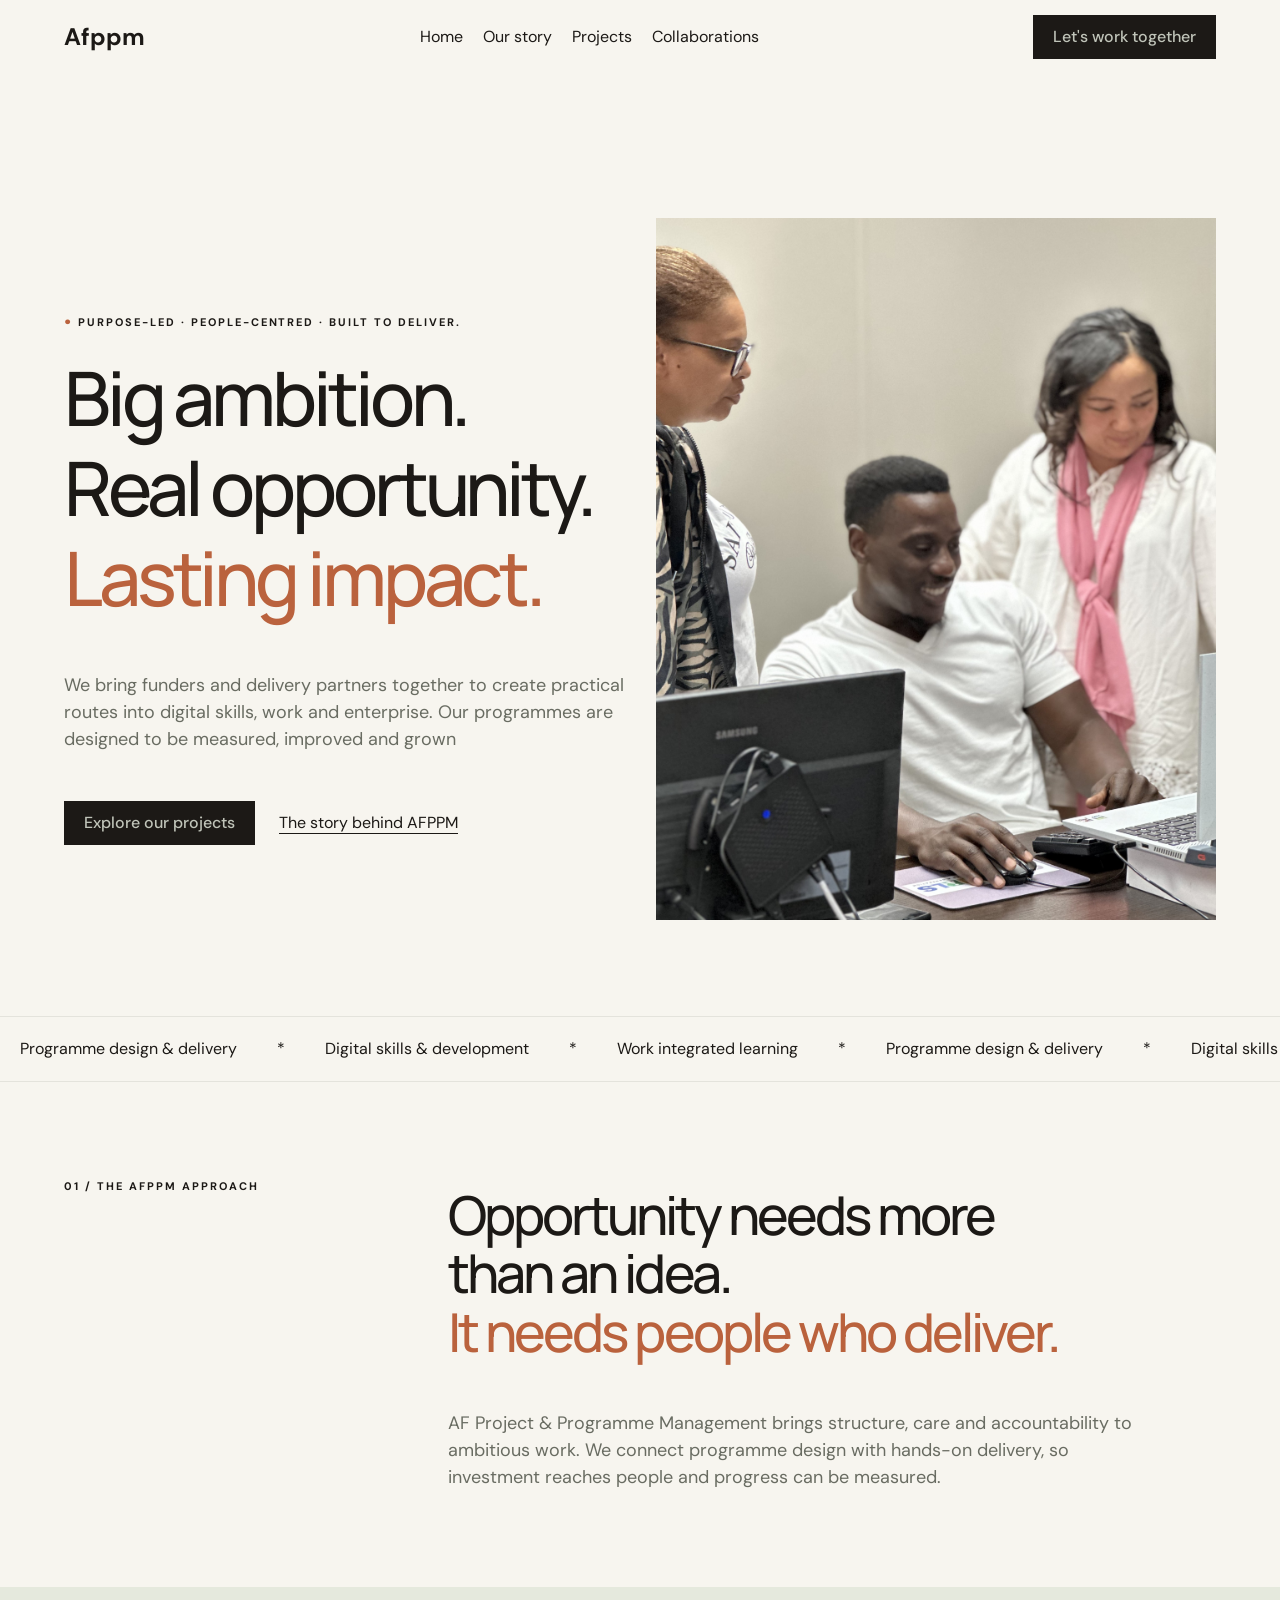
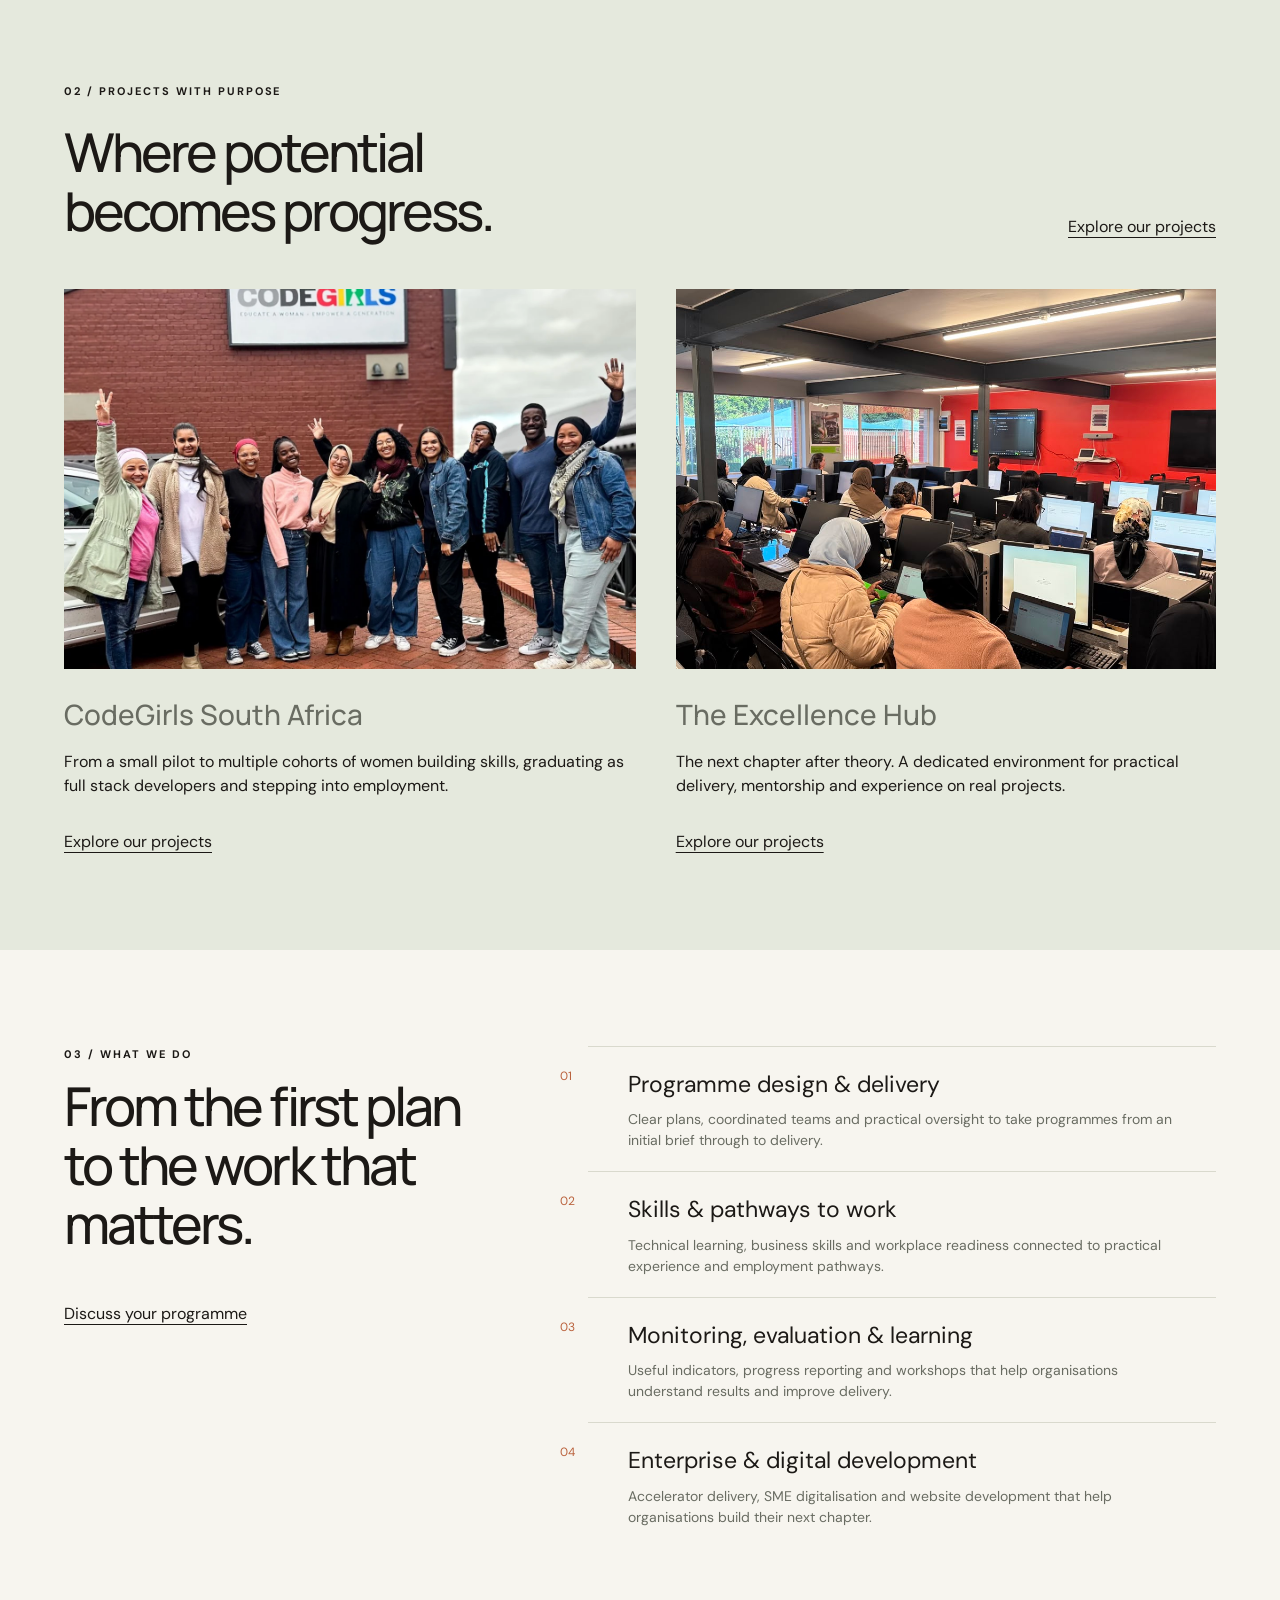
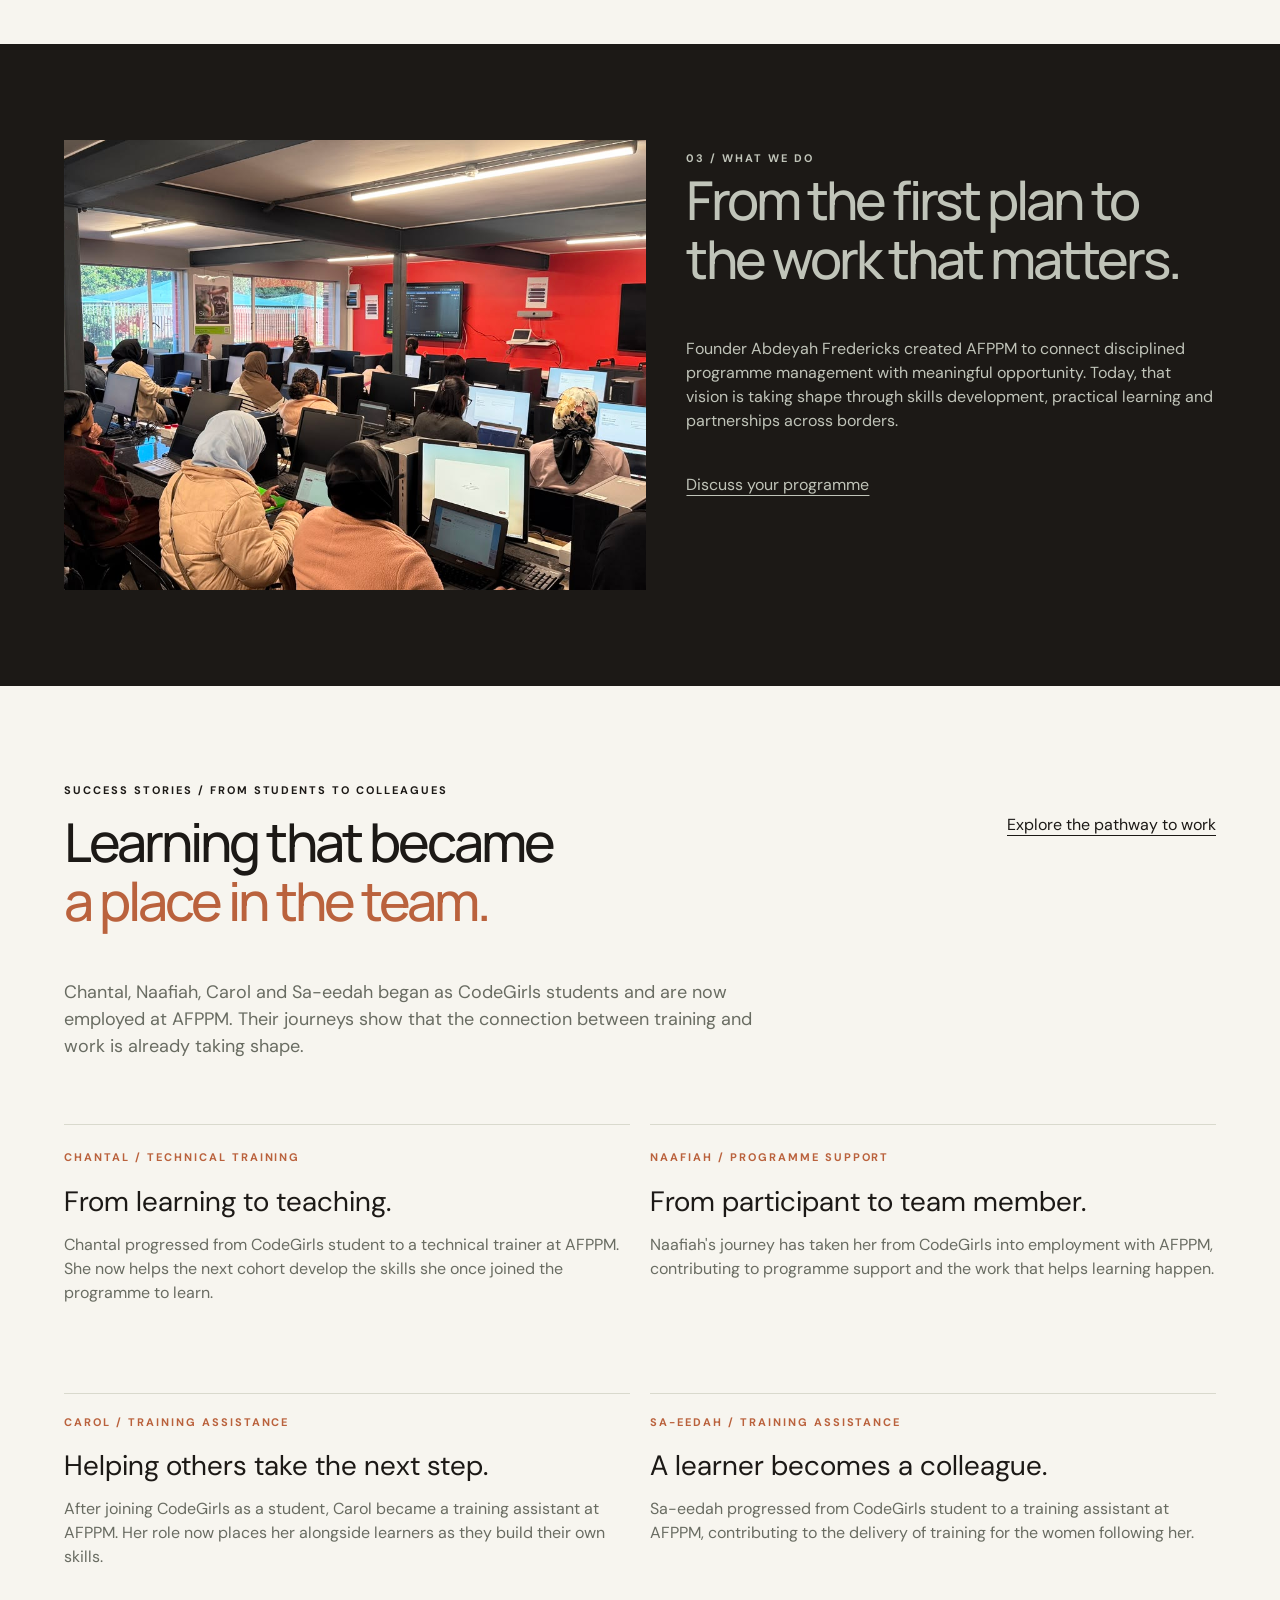
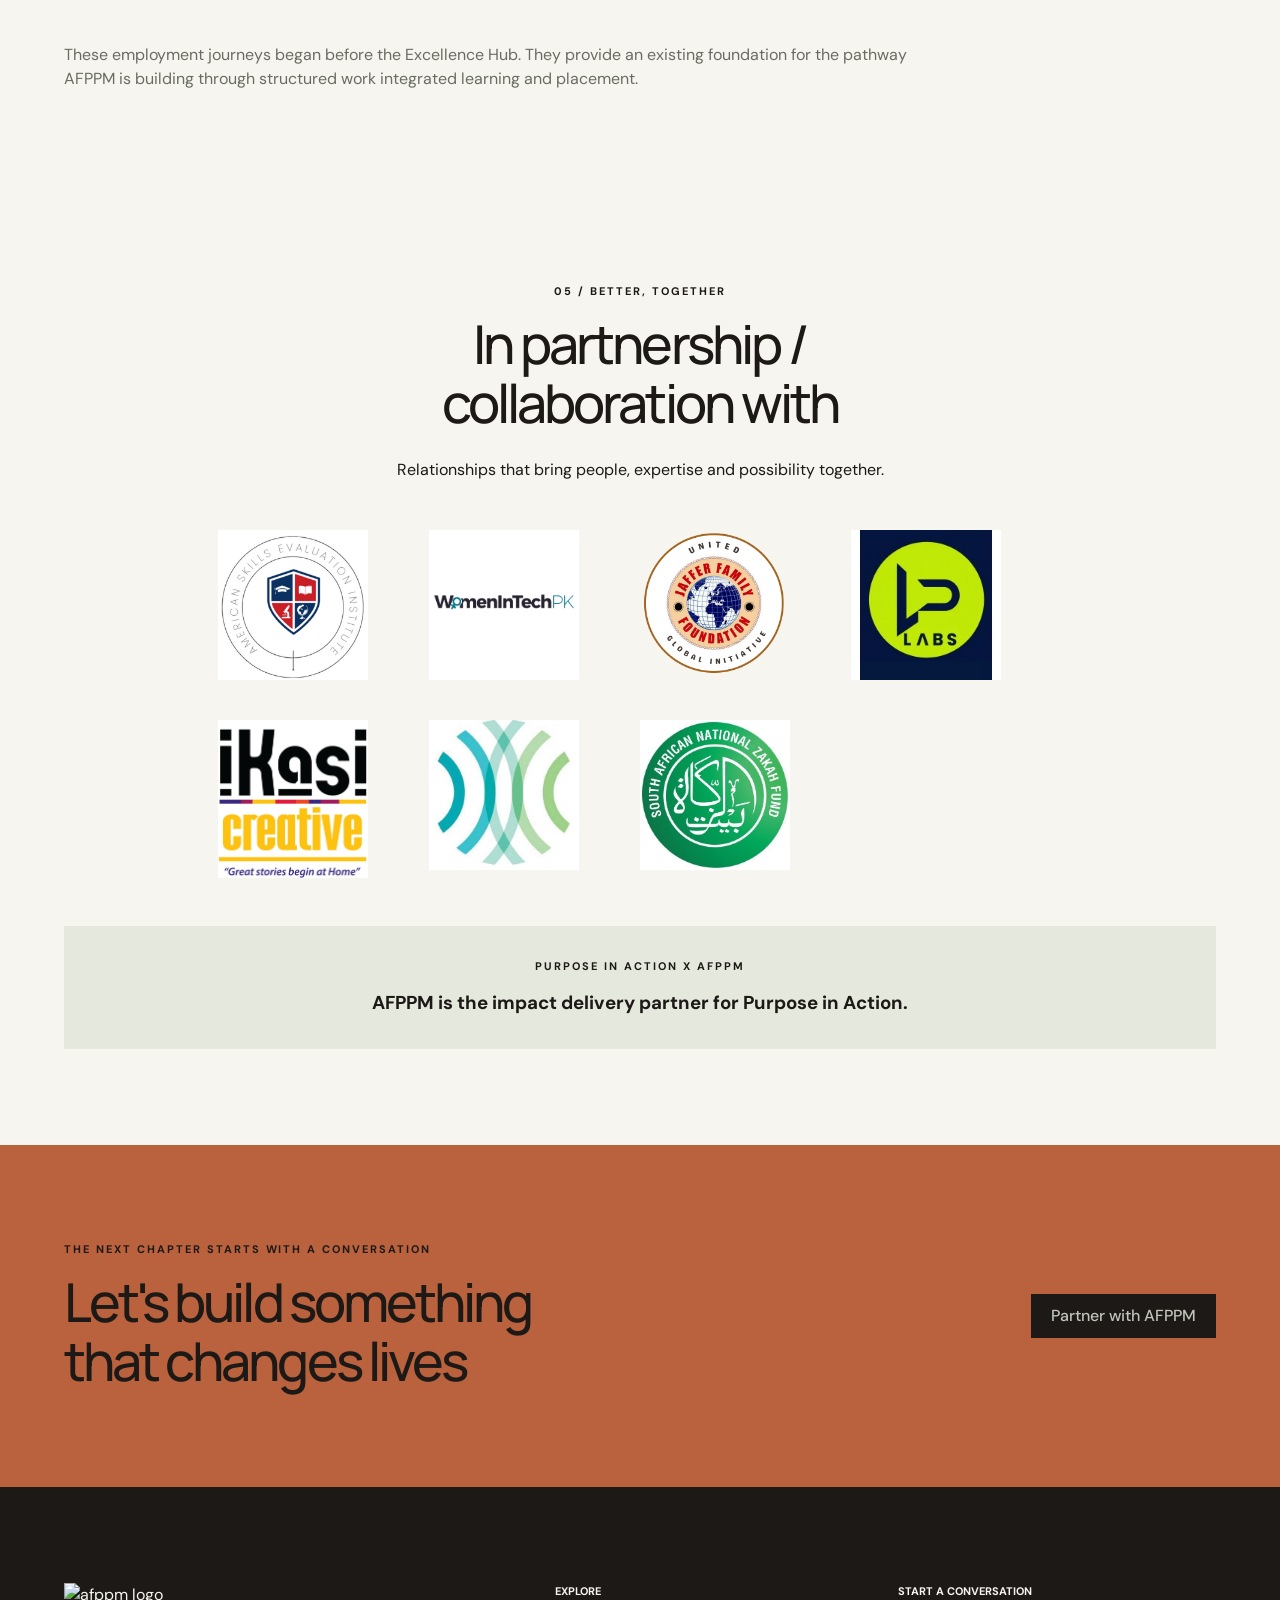
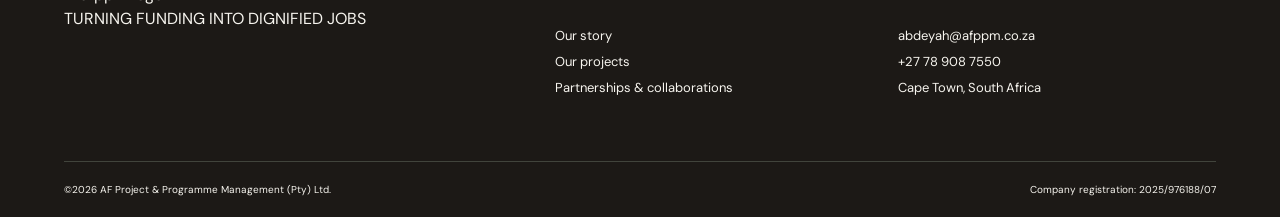
==== index.html @ 5b0af7aa "Added other pages" ====
<!doctype html>
<html lang="en">
  <head>
    <meta charset="UTF-8" />
    <meta name="viewport" content="width=device-width, initial-scale=1.0" />
    <title>Afppm</title>
    <link rel="stylesheet" href="./assets/css/style.css" />
  </head>
  <body>
    <!-- NAVIGATION -->
    <header>
      <div class="container">
        <nav class="navbar">
          <div class="logo">
            <a href="./index.html">Afppm</a>
          </div>

          <div class="main-menu">
            <div>
              <ul>
                <li><a href="./index.html">Home</a></li>
                <li><a href="./pages/about.html">Our story</a></li>
                <li><a href="./pages/projects.html">Projects</a></li>
                <li><a href="./pages/collaboration.html">Collaborations</a></li>
              </ul>
              <div class="button-mobile">
                <a href="#" class="btn btn-primary">Let&apos;s work together</a>
              </div>
            </div>
          </div>
          <button class="hamburger" type="button">
            <span></span>
            <span></span>
            <span></span>
          </button>

          <div class="buttons">
            <a href="#" class="btn btn-primary">Let&apos;s work together</a>
          </div>
        </nav>
      </div>
    </header>
    <main>
      <!-- HERO -->
      <section class="hero section-spacing">
        <div class="container hero-grid">
          <div class="hero-content">
            <p class="hero-tag tagline light">
              Purpose-led &middot; People-centred &middot; Built to deliver.
            </p>
            <h1>
              Big ambition.<br />
              Real opportunity.<br />
              <span class="accent-text">Lasting impact.</span>
            </h1>
            <p>
              We bring funders and delivery partners together to create
              practical routes into digital skills, work and enterprise. Our
              programmes are designed to be measured, improved and grown
            </p>

            <div class=" hero-btn">
              <a href="./pages/contact.html" class="btn btn-primary"
                >Explore our projects</a
              >
              <a href="./pages/projects.html" class="text-link"
                >The story behind AFPPM</a
              >
            </div>
          </div>
          <div class="hero-image">
            <img src="./assets/images/hero-image2.jpeg" alt="team" />
          </div>
        </div>
      </section>
      <div class="marquee">
        <div class="marquee-content">
          <p>Programme design & delivery</p>
          <span class="star">*</span>
          <p>Digital skills & development</p>
          <span class="star">*</span>
          <p>Work integrated learning</p>
          <span class="star">*</span>
          <p>Programme design & delivery</p>
          <span class="star">*</span>
          <p>Digital skills & development</p>
          <span class="star">*</span>
          <p>Work integrated learning</p>
          <span class="star">*</span>
           <p>Programme design & delivery</p>
          <span class="star">*</span>
          <p>Digital skills & development</p>
          <span class="star">*</span>
          <p>Work integrated learning</p>
          <span class="star">*</span>
          <p>Programme design & delivery</p>
          <span class="star">*</span>
          <p>Digital skills & development</p>
          <span class="star">*</span>
          <p>Work integrated learning</p>
          <span class="star">*</span>
        </div>
      </div>
      <!-- Section two -->
      <section class="home-sec-two section-spacing">
        <div class="container home-sec-two-grid">
          <div class="leftside">
            <p class="tagline">01 / The AFPPM approach</p>
          </div>
          <div class="rightside">
            <h2>
              Opportunity needs more<br />than an idea.<br />
              <span class="accent-text">It needs people who deliver.</span>
            </h2>
            <p>
              AF Project & Programme Management brings structure, care and
              accountability to ambitious work. We connect programme design with
              hands-on delivery, so investment reaches people and progress can
              be measured.
            </p>
          </div>
        </div>
      </section>
      <!-- Section three -->
      <section class="feature section-spacing">
        <div class="container">
          <p class="tagline">02 / Projects with purpose</p>
          <div class="leftside feature-flex">
            <h2>Where potential becomes progress.</h2>
            <a href="./pages/projects.html" class="text-link"
              >Explore our projects</a
            >
          </div>
          <div class="rightside feature-grid">
            <div class="card">
              <img src="./assets/images/cohort1.webp" alt="cohort 1" />
              <h3>CodeGirls South Africa</h3>
              <p>
                From a small pilot to multiple cohorts of women building skills,
                graduating as full stack developers and stepping into
                employment.
              </p>
              <a href="./pages/contact.html" class="text-link"
                >Explore our projects</a
              >
            </div>
            <div class="card">
              <img
                src="./assets/images/tsiba-lab.jpg"
                alt="Tsiba Bussines lab"
              />
              <h3>The Excellence Hub</h3>
              <p>
                The next chapter after theory. A dedicated environment for
                practical delivery, mentorship and experience on real projects.
              </p>
              <a href="./pages/contact.html" class="text-link"
                >Explore our projects</a
              >
            </div>
          </div>
        </div>
      </section>
      <!---------------- SECTION FOUR-------------------------------- -->
      <section class="our-work section-spacing">
        <div class="container our-work-grid">
          <div class="our-work-left">
            <p class="tagline">03 / What we do</p>
            <h2>From the first plan to the work that matters.</h2>
            <a href="" class="text-link">Discuss your programme </a>
          </div>

          <div class="our-work-right">
            <div class="card">
              <span class="number">01</span>
                  <h3>Programme design & delivery</h3>
                  <p>
                    Clear plans, coordinated teams and practical oversight to take
                    programmes from an initial brief through to delivery.
                  </p>
            </div>
              
              <div class="card">
                <span class="number">02</span>
                <h3>Skills & pathways to work</h3>
                <p>
                  Technical learning, business skills and workplace readiness
                  connected to practical experience and employment pathways.
                </p>
              </div>
              <div class="card">
                <span class="number">03</span>
                <h3>Monitoring, evaluation & learning</h3>
                <p>
                  Useful indicators, progress reporting and workshops that help
                  organisations understand results and improve delivery.
                </p>
              </div>
              <div class="card">
                <span class="number">04</span>
                <h3>Enterprise & digital development</h3>
                <p>
                  Accelerator delivery, SME digitalisation and website
                  development that help organisations build their next chapter.
                </p>
              </div>
            
          </div>
        </div>
      </section>
      <!---------------------------SECTION FIVE-------------------------------- -->

      <section class="founded section-spacing">
        <div class="container founded-grid">
          <div class="founded-left">
            <img src="./assets/images/tsiba-lab.jpg" alt="tsiba-lab" />
          </div>
          <div class="founded-right">
            <p class="tagline-light">03 / What we do</p>
            <h2>From the first plan to the work that matters.</h2>
            <p>
              Founder Abdeyah Fredericks created AFPPM to connect disciplined
              programme management with meaningful opportunity. Today, that
              vision is taking shape through skills development, practical
              learning and partnerships across borders.
            </p>
            <a href="" class="text-link">Discuss your programme </a>
          </div>
        </div>
      </section>
      <!---------------------------SECTION SIX-------------------------------- -->
      <section class="success section-spacing">
        <div class="container">
          <p class="tagline">Success stories / From students to colleagues</p>
          <div class="success-heading feature-flex">
            <h2>
              Learning that became
              <span class="accent-text">a place in the team.</span>
            </h2>
            <a href="./pages/projects.html" class="text-link"
              >Explore the pathway to work</a
            >
          </div>
          <p>
            Chantal, Naafiah, Carol and Sa-eedah began as CodeGirls students and
            are now employed at AFPPM. Their journeys show that the connection
            between training and work is already taking shape.
          </p>

          <div class="student-colleagues grid">
              <div class="card">
                <p class="tagline">Chantal / Technical training</p>
                <h3>From learning to teaching.</h3>
                <p>
                  Chantal progressed from CodeGirls student to a technical trainer
                  at AFPPM. She now helps the next cohort develop the skills she
                  once joined the programme to learn.
                </p>
              </div>
              <div class="card">
                <p class="tagline">Naafiah / Programme support</p>
                <h3>From participant to team member.</h3>
                <p>
                  Naafiah&apos;s journey has taken her from CodeGirls into
                  employment with AFPPM, contributing to programme support and the
                  work that helps learning happen.
                </p>
              </div>
              <div class="card">
                <p class="tagline">Carol / Training assistance</p>
                <h3>Helping others take the next step.</h3>
                <p>
                  After joining CodeGirls as a student, Carol became a training
                  assistant at AFPPM. Her role now places her alongside learners as
                  they build their own skills.
                </p>
              </div>
              <div class="card">
                <p class="tagline">Sa-eedah / Training assistance</p>
                <h3>A learner becomes a colleague.</h3>
                <p>
                  Sa-eedah progressed from CodeGirls student to a training assistant
                  at AFPPM, contributing to the delivery of training for the women
                  following her.
                </p>
              </div>
          </div>

          <p class="text">
            These employment journeys began before the Excellence Hub. They
            provide an existing foundation for the pathway AFPPM is building
            through structured work integrated learning and placement.
          </p>
        </div>
      </section>
            <!---------------------------SECTION SEVEN-------------------------------- -->
      <section class="partnership section-spacing">
        <div class="container center">
            <p class="tagline">05 / Better, together</p>
            <h2>In partnership / collaboration with</h2>
            Relationships that bring people, expertise and possibility together.

            <div class="partners-flex">
                <div class="card">
                    <img src="./assets/images/logos/ASEI Seal - Copy.png" alt="">
                </div>
                <div class="card">
                    <img src="./assets/images/logos/306772976_471506738356419_4372580572601066706_n.png" alt="Women in pk">
                </div>
                <div class="card">
                    <img src="./assets/images/logos/NEW JFF LOGO  - Copy.png" alt="">
                </div>
                <div class="card">
                    <img src="./assets/images/logos/launchpath_labs_logo.jfif" alt="">
                </div>
                <div class="card">
                    <img src="./assets/images/logos/logo + Tagline.jpeg" alt="">
                </div>
                <div class="card">
                    <img src="./assets/images/logos/images.jfif" alt="">
                </div>
                <div class="card">
                    <img src="./assets/images/logos/sanzafff.jfif" alt="">
                </div>
            </div>
            <div class="banner">
                <p class="tagline">Purpose in Action x AFPPM</p>
                <h3>AFPPM is the impact delivery partner for Purpose in Action.</h3>
            </div>

        </div>
      </section>

      <!--------------------------- Contact call to action------------------------- -->
      <section class="contact-section section-spacing" id="contact">
        <div class="container contact-inner">
          <div>
            <p class="tagline">The next chapter starts with a conversation</p>
            <h2>Let&apos;s build something that changes lives</h2>
          </div>

          <a href="" class="button btn btn-primary"> Partner with AFPPM </a>
        </div>
      </section>
    </main>

    <!-- Footer -->
    <footer class="site-footer section-spacing">
      <div class="container">
        <div class="footer-info">
          <div class="footer-logo">
            <img src="./assets/images/" alt="afppm logo" />
            <p>TURNING FUNDING INTO DIGNIFIED JOBS</p>
          </div>
          <div>
            <h3>EXPLORE</h3>
            <ul>
              <li><a href="./pages/about.html">Our story</a></li>
              <li><a href="./pages/projects.html">Our projects</a></li>
              <li>
                <a href="./pages/collaboration.html"
                  >Partnerships & collaborations</a
                >
              </li>
            </ul>
          </div>
          <div>
            <h3>START A CONVERSATION</h3>
            <ul>
              <li><a href="">abdeyah@afppm.co.za</a></li>
              <li><a href="">+27 78 908 7550</a></li>
              <li><a href="">Cape Town, South Africa</a></li>
            </ul>
          </div>
        </div>
        <div class="footer-inner">
          <p>&copy;2026 AF Project & Programme Management (Pty) Ltd.</p>
          <p>Company registration: 2025/976188/07</p>
        </div>
      </div>
    </footer>

    <script src="./assets/js/script.js"></script>
  </body>
</html>
---- assets/css/style.css ----
@font-face {
  font-family: "DM Sans";
  src: url(../fonts/DMSans-variablefont.ttf);
}

@font-face {
  font-family: Manrope;
  src: url(../fonts/Manrope-VariableFont_wght.ttf);
}

/* ===============================
ROOT VARIABLES
================================= */
:root {
  --black: #1c1916;
  --accent: #ba623d;
  --color-border: #e4e3dc;
  --light-border:#41443c;
  --color-background:#f7f5ef;
  --muted: #696c62;
  --line: #d9d9cd;
  --sage:  #e5e9dd;
  --pale-green: #c0c4b9;


  
  --cream: #f2ede4;
  --white: #ffffff;
  --text-light: #718078;
  --lt-green-text: #67b848;

  --spacing-xs: 0.5rem; /* 8px */
  --spacing-sm: 1rem; /* 16px */
  --spacing-md: 1.5rem; /* 24px */
  --spacing-lg: 2rem; /* 32px */
  --spacing-xl: 3rem; /* 48px */
  --spacing-2xl: 4rem; /* 64px */
  --spacing-3xl: 5rem; /* 80px */
  --spacing-4xl: 6rem; /* 96px */
  --spacing-6xl: 8rem /* 128px */

  --card-radius: 2px;
}

/* =============================
BASE STYLES
================================ */
* {
  margin: 0;
  padding: 0;
  box-sizing: border-box;
}

html {
  scroll-behavior: smooth;
}

body {
  font-family: "DM Sans";
  font-size: 16px;
  line-height: 1.5;
  background-color: var(--color-background);
  color: var(--black);

}

.container {
  max-width: 1280px;
  margin: 0 auto;
  padding: 0 var(--spacing-2xl);
  /* border: 1px solid red; */
}

.section-spacing {
  padding: var(--spacing-4xl) 0;
}

img {
  display: block;
  max-width: 100%;
}

a {
  color: inherit;
  text-decoration: none;
}

h1,h2 {
  font-family: Manrope;
  /* margin-top: var(--spacing-sm); */
  letter-spacing: -.055em;
      margin-bottom: var(--spacing-xl);

}

h2 {
    font-size: 3.35em;
        font-weight: 500;
            line-height: 1.1;
}

.contact-section h2 {
  margin-bottom: 0;
}
ul {
  list-style: none;
}

.bg-light {
  background: var(--cream);
}

.bg-dark {
  background: var(--black);
  color: var(--pale-green);
}

.bg-green {
  background-color: var(--sage);
}

.grid {
  display: grid;
  grid-template-columns: 1fr 1fr;
}

.flex {
  display: flex;
  justify-content: space-between;
}

.three-col-grid {
  display: grid;
  grid-template-columns: 1fr 1fr 1fr;
  gap: 20px;
}

/* Buttons */

.btn {
  display: inline-block;
  padding: 10px 20px;
  color: #333;
  font-weight: 500;
  text-decoration: none;
  border: none;
  cursor: pointer;
  text-align: center;
  transition: 0.5s;
}

/* .btn:hover {
  opacity: 0.8;
} */

.btn-primary {
    background-color: var(--black);
  color: var(--pale-green);
}

.btn-primary:hover {
  background-color: var(--accent);
}

.tagline {
  font-size: 0.6875rem;
  font-weight: 700;
  text-transform: uppercase;
  color: var(--black);
      letter-spacing: .18em;
        margin-bottom: 15px;

}

.tagline-light {
  color: var(--pale-green);
  font-size: 0.687rem;
  font-weight: 700;
  margin: 10px 0 5px;
  text-transform: uppercase;
      letter-spacing: .18em;
}

.accent-text {
    color: var(--accent);
}

.text-link {
  text-decoration: underline;
  text-underline-offset: 5px;
}
/* ============== 
NAVIGATION
=================================================*/
header {
  position: sticky;
  top: 0;
    z-index: 20;
  width: 100%;
}
.navbar .logo a {
  font-weight: 700;
  font-size: 1.5rem;
  color: var(--black);
}

.navbar ul li a {
  font-weight: 400;
}

.navbar {
  display: flex;
  justify-content: space-between;
  align-items: center;
  /* border-bottom: 1px solid var(--light-green); */
  padding: 15px 0;
}

.navbar ul {
  display: flex;
  gap: 20px;
}

.main-menu li a:hover {
  color: var(--accent);
}


/* ============== HAMBURGER */

.hamburger {
  display: none;
  flex-direction: column;
  gap: 5px;
  padding: 5px;
  border: 0;
  background: transparent;
  cursor: pointer;
}

.hamburger span {
  display: block;
  width: 25px;
  height: 3px;
  background-color: var(--black);
}

.button-mobile {
    display: none;
}

/* =============================================
HERO
================================================ */

.hero-grid {
  display: grid;
  grid-template-columns: 1fr 1fr;
  gap: 2rem;
  align-items: center;
  padding-top: var(--spacing-xl);
}

.hero-content h1 {
  font-family: Manrope;
    font-size: 4.7em;
    line-height: 1.2;
    font-weight: 500;
    /* letter-spacing: -2px; */

}

.hero-content .hero-btn {
    padding: var(--spacing-xl) 0 0;
}

.hero-content .hero-tag:before {
  content: ".";
  color: var(--accent);
  font-size: 30px;
  position: relative;
  bottom: 2px;
}

.hero-btn .btn-primary {
  margin-right: 20px;
}

.hero-content p:nth-child(3),.home-sec-two .rightside p {
  font-size: 1.125em;
  color: var(--muted);
}
/* ==========================
MARQUEE
============================*/
.marquee {
    border-top: 1px solid var(--color-border);
    border-bottom: 1px solid var(--color-border);
    overflow: hidden;
    width: 100%;
    position: relative;
    padding: 20px;
}

.marquee-content {
    display: flex;
    gap: 40px;
    width: 100%;
    white-space: nowrap;
    animation: slide 20s linear infinite;
}

@keyframes slide {
    from {
        transform: translateX(0);
    }
    to {
        transform: translateX(-50%);
    }
}

/* =========================
  HOME SECTION TWO
========================= */
.home-sec-two-grid {
  display: grid;
  grid-template-columns: 1fr 2fr;
}
.home-sec-two h2,.feature h2  {
  padding-top: 8px;
}

.home-sec-two .rightside p {
  width: 90%;
}

/* =========================
 FEATURE
========================= */
.feature {
  background-color: var(--sage);
}

.feature-flex {
  display: flex;
  justify-content: space-between;
  /* margin-bottom: 80px; */
}

.feature h2 {
  width: 50%;
}

.feature .leftside a {
  margin-top: 100px;
}

.feature-grid {
  display: flex;
  gap: 40px;
}

.feature img:nth-child(1) {
  width: 100%;
  height: 380px;
  object-fit: cover;
}

.feature h3 {
  font-family: Manrope;
  font-size: 1.75em;
  font-weight: 500;
  margin: 24px 0 15px;
  color: var(--muted);
}

.feature .card p {
  margin-bottom: var(--spacing-lg);
}


/* =========================
OUR WORK SECTION
========================= */

.our-work-grid {
  display: grid;
  grid-template-columns: 1fr 1.2fr;
}

.our-work h2 {
  width: 80%;
}

.our-work-left a {
  display: block;
  margin-top: var(--spacing-lg);
}

.our-work-right .card h3 {
 font-size: 23px;
 font-weight: 400;
 position: relative;
}

.our-work-right .card {
  padding: 20px 40px;
  border-top: 1px solid var(--line);
    border-bottom: 1px solid var(--line);
}

.our-work-right .card:nth-child(2) {
    border: none;

}

.our-work-right .card:last-of-type{
  border: none;
}


.our-work-right .card p{
  font-size: 14px;
  color: var(--muted);
  margin-top: var(--spacing-xs);
} 

.our-work-right .card .number{
  color: var(--accent);
  font-size: 12px;
  position: absolute;
  left: 560px;
} 

/* =========================
FOUNDED
========================= */
.founded {
  background-color: var(--black);
  color: var(--pale-green);
}

.founded-grid {
  display: grid;
  grid-template-columns: 1.1fr 1fr;
  gap: 40px;
}

.founded-left img {
  height: 450px;
  object-fit: cover;
}

.founded-right .text-link {
  display: block;
  margin-top: 40px;
}

/* =========================
 SUCCESS 
========================= */
.success-heading h2 {
  width: 45%;
}
.success p:nth-child(3) {
  color: var(--muted);
    width: 60%;
    margin-bottom: var(--spacing-2xl);
    font-size: 18px;

}

.success p:last-of-type {
  color: var(--muted);
  width: 100%;
  margin-top: 10px;
  font-size: 16px;
}

/* .student-colleagues .card {
} */

.student-colleagues .card .tagline {
  color: var(--accent);
}

.student-colleagues .card:nth-child(1),.student-colleagues .card:nth-child(2) {
  border-top: 1px solid var(--line);
    border-bottom: 1px solid var(--line);
      padding: var(--spacing-md) 0;

}

.student-colleagues .card:nth-child(3),.student-colleagues .card:nth-child(4) {
    border-bottom: none;
}

.student-colleagues {
  gap: 20px;
}

.student-colleagues .card h3 {
  font-size: 28px;
  font-weight: 400;
}

.success p:nth-child(5){
  width: 75%;
}

/* =========================
 PARTNERSHIP
========================= */
.partners-flex img {
  width: 150px;
}

.partnership .center {
  text-align: center;
}

.partnership h2 {
  width: 50%;
  margin: 0 auto 25px;
}

.partners-flex {
  display: grid;
  grid-template-columns: 0.2fr 0.2fr 0.2fr 0.2fr;
  gap: 40px 0px;
  justify-content: center;
  margin: var(--spacing-xl) ;
}

.partners-flex .card {
   width: 150px;
}

.partnership .banner {
  background-color: var(--sage);
  padding: var(--spacing-lg);
}
/* =========================
 CONTACT
========================= */

.contact-section {
    /* padding: var(--space-section) 0; */
    color: var(--black);
    background: var(--accent);
}

.contact-inner {
    display: flex;
    align-items: center;
    justify-content: space-between;
    /* gap: var(--space-4); */
}

.contact-inner h2 {
    /* margin: var(--spacing-md) 0; */
    width: 60%;
    /* letter-spacing: -2px; */
    word-spacing: -1px;
}

.cta-btn {
    width: 20%;
    text-align: center;
}

/* .contact-section .eyebrow {
    color: #c4c9c1;
} */

/* .button-light {
    color: var(--color-primary);
    background: var(--color-white);
    border-color: var(--color-white);
    white-space: nowrap;
}

.button-light:hover {
    color: var(--color-white);
} */


/* =========================
   10. FOOTER
========================= */

.site-footer {
    /* padding: var(--space-section) 0 20px; */
    background-color: var(--black);
    color: var(--color-background);
    padding-bottom: 20px;
}

.site-footer .footer-info h3 {
    font-size: 11px;
    margin-bottom: var(--spacing-md);
}

.footer-info {
    display:grid;
    grid-template-columns: 446.135px 297.427px 297.438px;
    column-gap: 45px;
    margin-bottom: 20px;
    padding: 0 0 60px;
    border-bottom:1px solid var(--light-border);
}

.footer-info ul {
    list-style: none;
    font-size: 13px;
    line-height: 2;
}

.footer-inner {
    display: flex;
    align-items: center;
    justify-content: space-between;
    /* gap: var(--space-3); */
}

.footer-inner p {
    margin-bottom: 0;
    font-size: 0.625rem;
}

/* ==========================================================
ABOUT PAGE
============================================================= */
/* =========================
   HERO
========================= */
.about-section .banner {
  max-width: 45%;
  margin:80px auto;
}

.about-section {
  padding-top: 100px;
}

.founder-story {
  display: grid;
 grid-template-columns: 1fr 2fr;
justify-content: space-between;
}

.founder-story .founder-info .strong-text {
 font-weight: 300;
 font-size: 19px;
 line-height: 1.6;
 margin-bottom: var(--spacing-md);
 display: block;
 color: var(--black);
}

.founder-story .founder-heading h2{
  font-size: 28px;
  width: 45%;
}

.founder-info {
  margin-top: 24px;
}

.founder-story .founder-info p {
color: var(--muted);
margin-bottom: var(--spacing-md);
font-size: 16px;
}

.founder-story .founder-info b{
color: var(--black);
font-weight: 900;
}


/* =========================
  GUIDE SECTION
========================= */

.about-guide {
  background-color: var(--sage);
}

.guide-grid {
  display: grid;
  grid-template-columns: 1fr 1fr 1fr;
  gap: 40px;
}

.guide .card {
  border-top: 1px solid var(--pale-green);
  padding-top: var(--spacing-md);
}

.guide .number {
  font-size: 13px;
  color: var(--accent);
  margin-bottom: 45px;
}

.guide .card h3 {
  font-weight: 400;
  font-size: 28px;
}

.guide .card p {
  font-size: 15px;
}


/* =========================
  PROJECTS PAGE
========================= */
.projects-section p {
  width: 50%;
}

.journey-section p{
  margin-bottom: var(--spacing-lg);
}
















/* =============================================
MEDIA QUERIES
================================================ */


@media (max-width: 980px) {

 h1, h2 {
    margin-top: var(--spacing-sm);
        margin-bottom: var(--spacing-lg);
}


.section-spacing {
    padding: var(--spacing-xl) 0;
  }

 .grid {
    grid-template-columns: 1fr;
  }

 
  /* NAVBAR================================== */
  .navbar {
    position: relative;
  }

  .hamburger {
    display: flex;
    z-index: 1001;
    position: relative;
  }

  .main-menu {
    display: none;
    position: fixed;
    top: 0;
    left: 0;
    width: 100%;
    background-color: var(--sage);
    padding: 20px;
    z-index: 10;
    height: 100vh;
  }

  .main-menu.active {
    display: block;
  }

  .navbar ul {
    display: flex;
    flex-direction: column;
    gap: 0;
    padding: 20px;
  }

  .navbar ul li a {
    display: block;
    padding: 15px 0;
  }

  .button-mobile {
    display: block;
}

  .buttons {
    display: none;
  }
/* HERO========================== */
 .hero-grid {
    padding-top: 0;
    grid-template-columns: 1fr;
}

.hero-content h1 {
    margin-top: 0;
    font-size: 3.7rem;
}

/* SECTION TWO */
.home-sec-two-grid {
    display: grid;
    grid-template-columns: 1fr;
}

.home-sec-two h2, .feature h2 {
    padding-top: 0px;
}

/* SECTION 3 */
.feature-flex {
    flex-direction: column;
}

.feature h2 {
  width: 80%;
}

.feature .leftside a {
    margin: 0px 0 var(--spacing-xl);
}

.feature h3 {
    font-size: 1.5em;
}


.feature-grid {
    flex-direction: column;
}

.feature .card p {
  font-size: 16px;
}
/* SECTION 4 */

.our-work-grid {
  grid-template-columns: 1fr;
}

.our-work-right .card .number{
  left: 65px;
} 

.our-work-right {
  margin-top: var(--spacing-xl);
}
/* SECTION 5============= */
.founded-grid {
    grid-template-columns: 1fr;
}

/* SECTION 6=== */
.success-heading h2 {
    width: 60%;
}

.success p:nth-child(3) {
    width: 100%;
    margin: var(--spacing-sm) 0;
}

.student-colleagues .card:nth-child(1) {
    padding-top: var(--spacing-md);
  }

.student-colleagues {
      padding-top: var(--spacing-md);

}

.student-colleagues .card:nth-child(2) {
    border-top: none;
    padding-top: 3px;
}

.student-colleagues .card:nth-child(4) {
    border-top: 1px solid var(--pale-green);
    padding: var(--spacing-md) 0;
}

    .success p:nth-child(3) {
        margin: var(--spacing-sm) 0 0;
    }

/* SECTION 7 =================================== */

.partners-flex {
    display: grid;
    grid-template-columns: 0.2fr 0.2fr 0.2fr 0.2fr;
    gap: 40px 0px;
    justify-content: center;
    margin: var(--spacing-md);
}

/* SECTION 8 CTA======================== */

.contact-inner {
    flex-direction: column;
    align-items: flex-start;
    gap: 40px;
}

/* FOOTER SECTI =========================== */
.footer-info {
  grid-template-columns: repeat(3,1fr);
}

}
/* MEDIA 768================================================= */
@media (max-width: 768px) {
  .container {
    max-width: 1100px;
    padding: 0 var(--spacing-lg);
    border: 1px solid orchid;
  }

  .section-spacing {
    padding: var(--spacing-xl) 0;
  }
 /* Hero */
 .hero-content h1 {
    margin-top: 0;
    font-size: 3rem;
}

 /*SECTION 3 ====================================== */
.our-work-right .card .number{
  left: 33px;
} 

/* SECTION 6 ======================== */
/* .partners-flex img {
    width: 200px;
} */

.partners-flex {
  grid-template-columns: 0.2fr 0.2fr 0.2fr;
  gap: 20px;
  /* margin-left: 80px; */
}

.partners-flex .card {
    width: 100px;
}

/* contct */
.contact-inner h2 {
  width: 80%;
}

.footer-info {
  display: grid;
  grid-template-columns: repeat(2, 1fr);
  gap: 32px;
}

/* Logo spans both columns */
.footer-logo {
  grid-column: 1 / -1;
}

.footer-info h3 {
  margin-top: 20px;
}



}

@media (max-width: 440px) {
  .container {
    padding: 0 var(--spacing-sm);
  }

  /* .section-spacing {
    padding: var(--spacing-l) 0;
  } */

  h1, h2 {
        margin-top: var(--spacing-xs);
    margin-bottom: var(--spacing-md);
}

a {
  font-size: 14px;
}

h2 {
    font-size: 2.25em;
}
/*HERO ===================================== */

/* .tagline {
  margin-bottom: 25px;
} */

.hero-content h1 {
    font-size: 40px;
    }

.hero-content p:nth-child(3), .home-sec-two .rightside p {
    font-size: 1em;   
}  

.hero-content .hero-btn {
      padding: var(--spacing-md) 0 0;

}

.btn {
  padding: 12px 24px;
}

/* SECTION 4 ==*/
/* .our-work-right .card {
    margin-top: var(--spacing-2xl);
} */

.our-work-right .card .number{
  
  left: 20px;
} 

    /* .our-work-right .card {
        margin-top: var(--spacing-xl);
    } */

.our-work-right .card:nth-child(2) {
   margin: 0;
}

.our-work-right .card:nth-child(3) {
   margin: 0;
}

.our-work-right .card:nth-child(4) {
   margin: 0;
}

.our-work-right .card h3 {
    font-size: 20px;
}
/* SECTION 6 =================== */
.success p:nth-child(3) {
    width: 100%;
}

.success p.text {
  width: 100%;
  font-size: 14px;
}

.success-heading h2 {
        width: 80%;
    }

/* SECTION 7 ================================= */
.partnership h2 {
    width: 70%;
}

/* ABOUT PAGE===================== */
.about-section .banner {
  max-width: 100%;
  margin:80px auto;
}

}


@media(max-width:375px) {
  
  .banner h3 {
font-size: 16.5px;
margin-top: 5px;
}

.contact-inner h2 {
    width: 100%;
} 


}
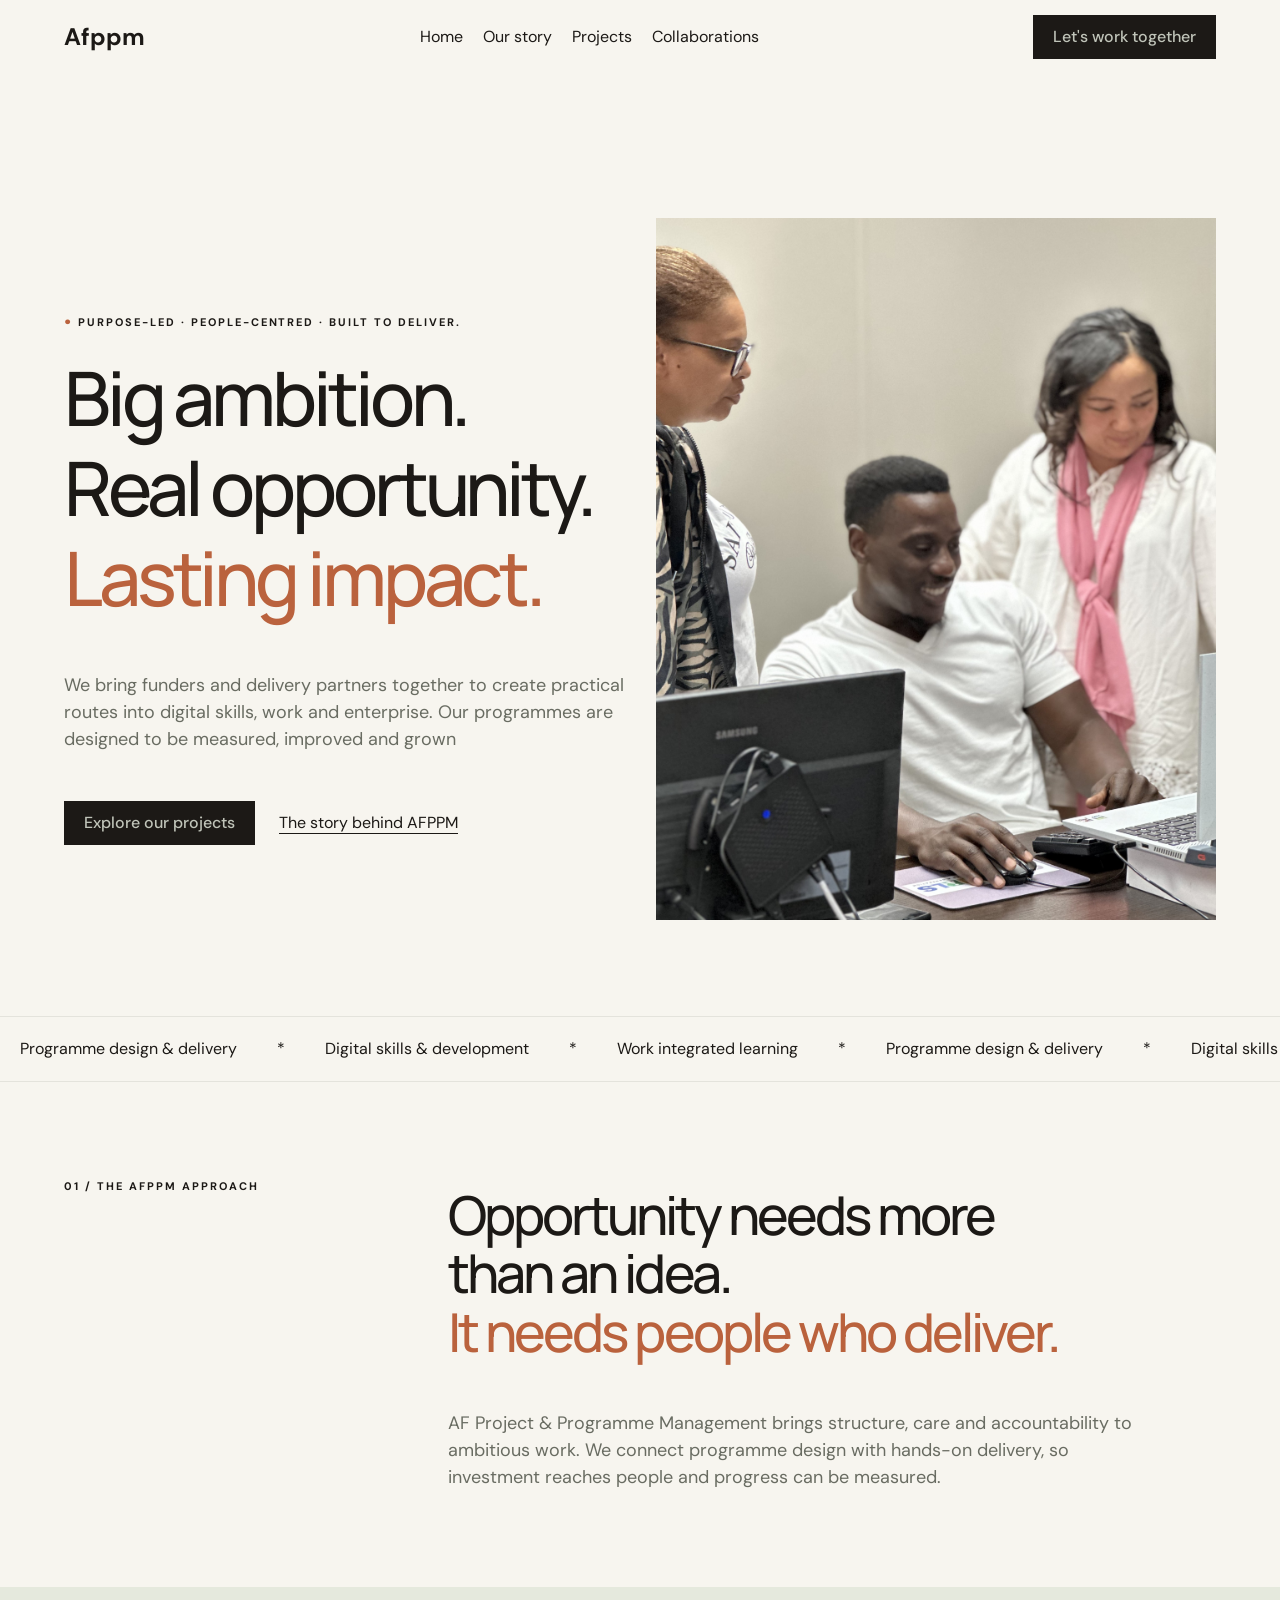
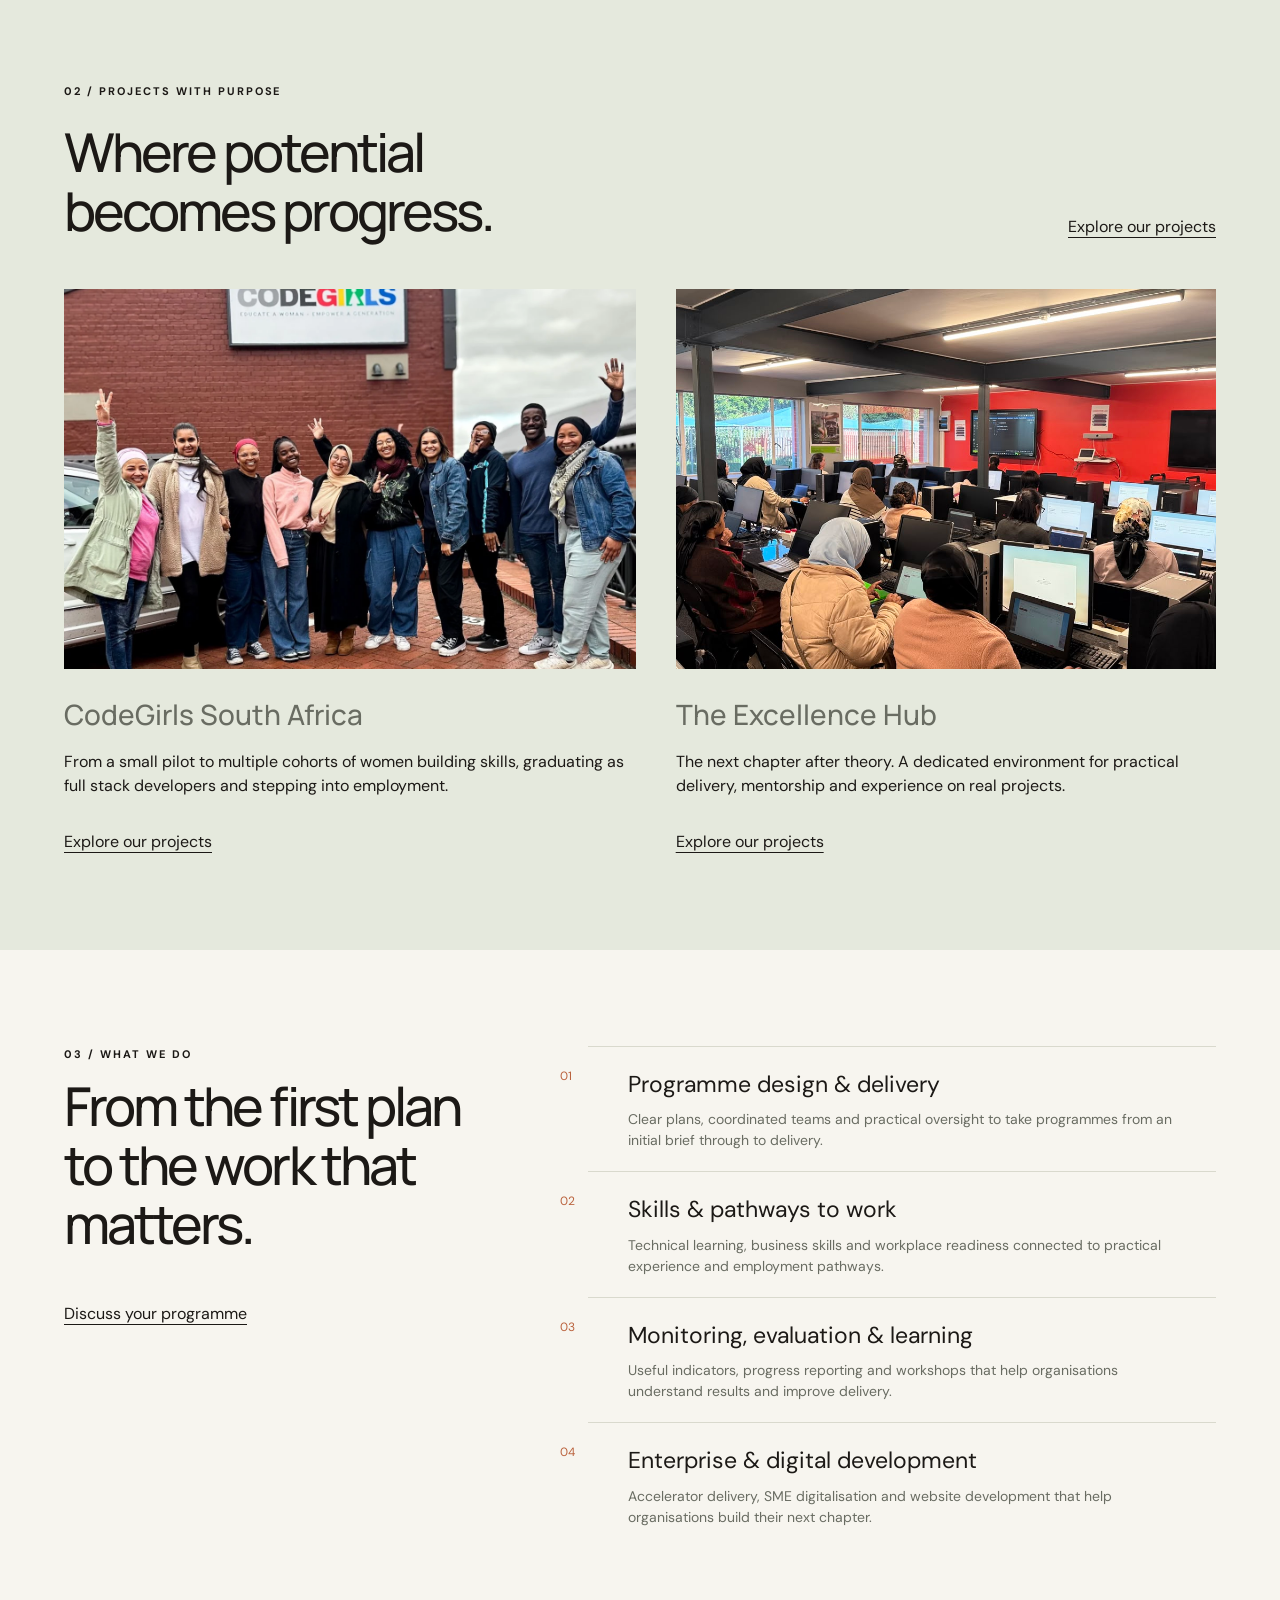
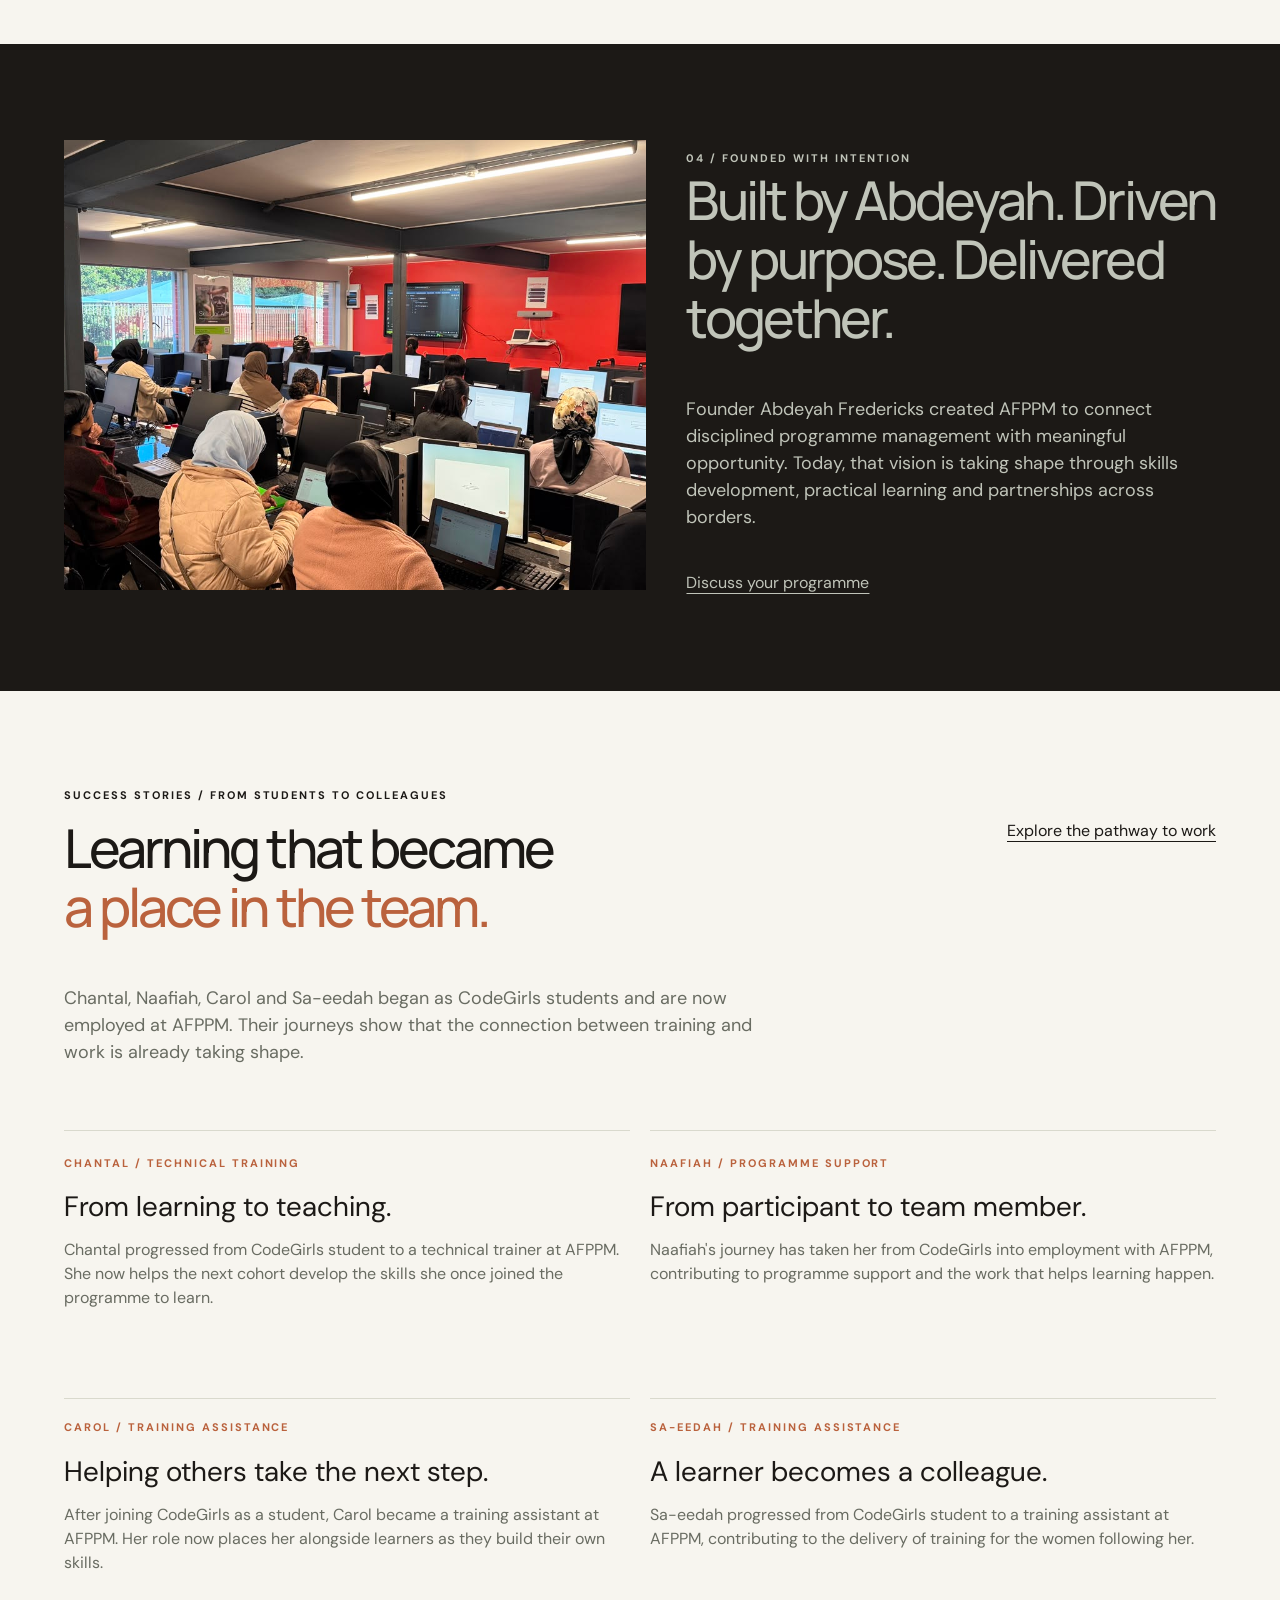
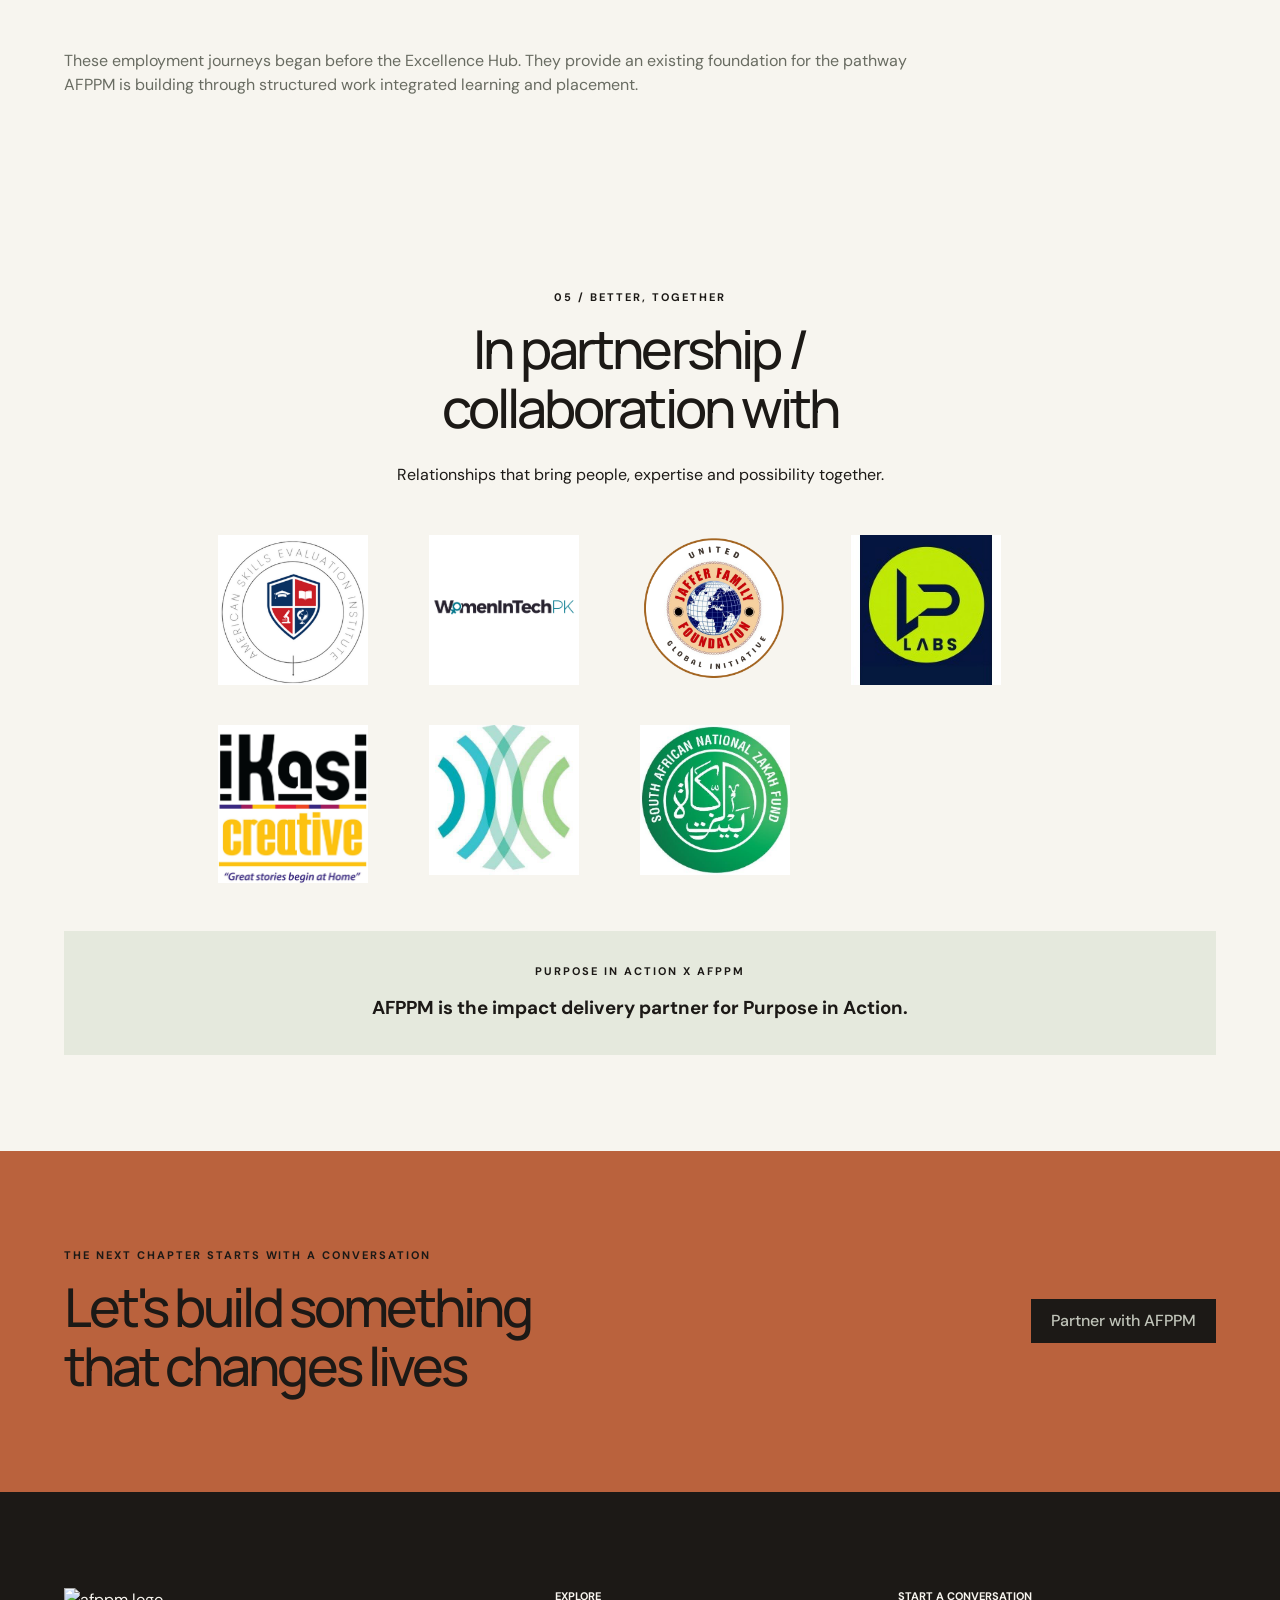
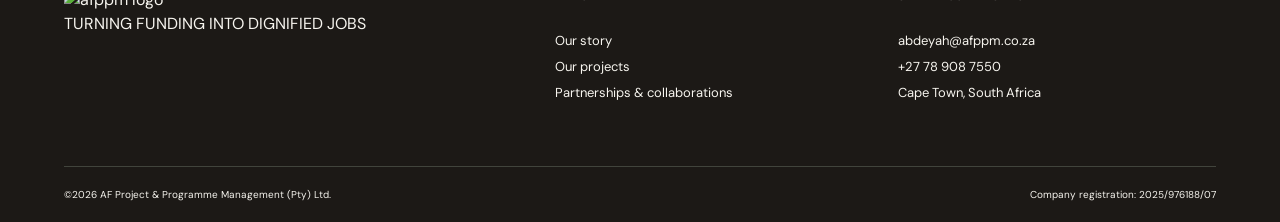
==== commit bf3c00f9: "Changed font sizes on Home page" ====
--- a/index.html
+++ b/index.html
@@ -60,7 +60,7 @@
             </p>
 
             <div class=" hero-btn">
-              <a href="./pages/contact.html" class="btn btn-primary"
+              <a href="./pages/collaboration.html" class="btn btn-primary"
                 >Explore our projects</a
               >
               <a href="./pages/projects.html" class="text-link"
@@ -216,8 +216,10 @@
             <img src="./assets/images/tsiba-lab.jpg" alt="tsiba-lab" />
           </div>
           <div class="founded-right">
-            <p class="tagline-light">03 / What we do</p>
-            <h2>From the first plan to the work that matters.</h2>
+            <p class="tagline-light">04 / Founded with intention</p>
+            <h2>Built by Abdeyah.
+Driven by purpose.
+Delivered together.</h2>
             <p>
               Founder Abdeyah Fredericks created AFPPM to connect disciplined
               programme management with meaningful opportunity. Today, that
--- a/assets/css/style.css
+++ b/assets/css/style.css
@@ -68,7 +68,6 @@
   max-width: 1280px;
   margin: 0 auto;
   padding: 0 var(--spacing-2xl);
-  /* border: 1px solid red; */
 }
 
 .section-spacing {
@@ -456,6 +455,11 @@
   margin-top: 40px;
 }
 
+.founded-right p:nth-child(3) {
+  font-size: 18px;
+ 
+}
+
 /* =========================
  SUCCESS 
 ========================= */
@@ -746,6 +750,10 @@
 
 
 @media (max-width: 980px) {
+  .container {
+    max-width: 1100px;
+    padding: 0 var(--spacing-lg);
+  }
 
  h1, h2 {
     margin-top: var(--spacing-sm);
@@ -754,7 +762,7 @@
 
 
 .section-spacing {
-    padding: var(--spacing-xl) 0;
+    padding: var(--spacing-4xl) 0;
   }
 
  .grid {
@@ -809,8 +817,9 @@
     display: none;
   }
 /* HERO========================== */
+
  .hero-grid {
-    padding-top: 0;
+    padding-top: 0px;
     grid-template-columns: 1fr;
 }
 
@@ -928,16 +937,20 @@
   grid-template-columns: repeat(3,1fr);
 }
 
+/* ABOUT PAGE========= */
+.founder-story {
+    grid-template-columns: 0.9fr 1.3fr;
+}
+
+.founder-story .founder-heading h2 {
+    width: 50%;
+}
+
+
 }
 /* MEDIA 768================================================= */
 @media (max-width: 768px) {
-  .container {
-    max-width: 1100px;
-    padding: 0 var(--spacing-lg);
-    border: 1px solid orchid;
-  }
-
-  .section-spacing {
+.section-spacing {
     padding: var(--spacing-xl) 0;
   }
  /* Hero */
@@ -985,8 +998,10 @@
 .footer-info h3 {
   margin-top: 20px;
 }
-
-
+/* About page */
+.founder-story .founder-heading h2 {
+        width: 70%;
+    }
 
 }
 
@@ -1013,9 +1028,15 @@
 }
 /*HERO ===================================== */
 
-/* .tagline {
-  margin-bottom: 25px;
-} */
+.tagline {
+  font-size: 9px;
+  /* margin-bottom: 0; */
+}
+
+.hero-btn {
+  display: grid;
+  gap: 40px;
+}
 
 .hero-content h1 {
     font-size: 40px;
@@ -1023,6 +1044,7 @@
 
 .hero-content p:nth-child(3), .home-sec-two .rightside p {
     font-size: 1em;   
+    width: 100%;
 }  
 
 .hero-content .hero-btn {
@@ -1032,6 +1054,11 @@
 
 .btn {
   padding: 12px 24px;
+  width: fit-content;
+}
+/* FEATURE */
+.feature h2 {
+  width: 100%;
 }
 
 /* SECTION 4 ==*/
@@ -1083,9 +1110,35 @@
 }
 
 /* ABOUT PAGE===================== */
+
 .about-section .banner {
   max-width: 100%;
   margin:80px auto;
+}
+
+.founder-story {
+        grid-template-columns: 1fr;
+    }
+
+.guide-grid {
+    grid-template-columns: 1fr;
+    margin-top: 40px;
+}
+
+.guide .card {
+    border-top: 1px solid var(--pale-green);
+    padding-top: var(--spacing-sm);
+}
+
+.guide .number {
+    font-size: 13px;
+    margin-bottom: 20px;
+}
+
+.guide .card h3 {
+    font-weight: 400;
+    font-size: 28px;
+    margin-bottom: 10px;
 }
 
 }
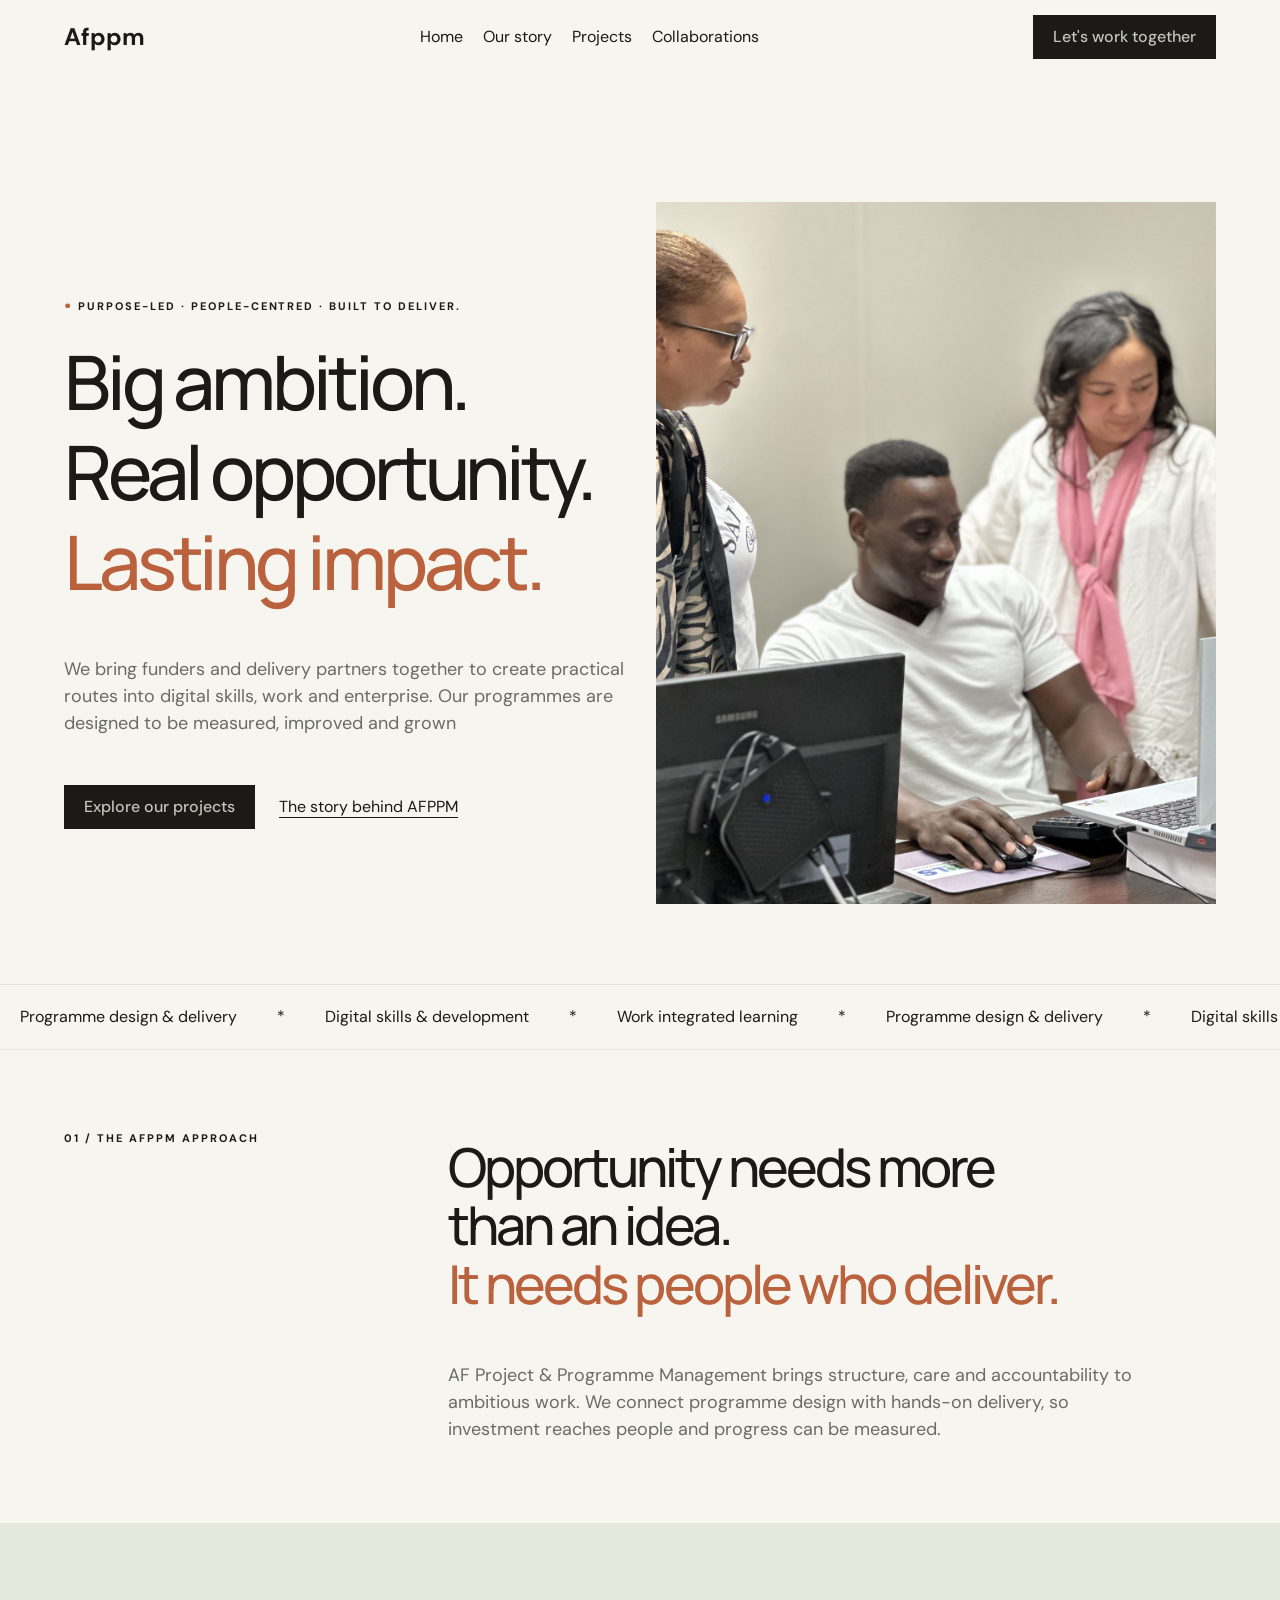
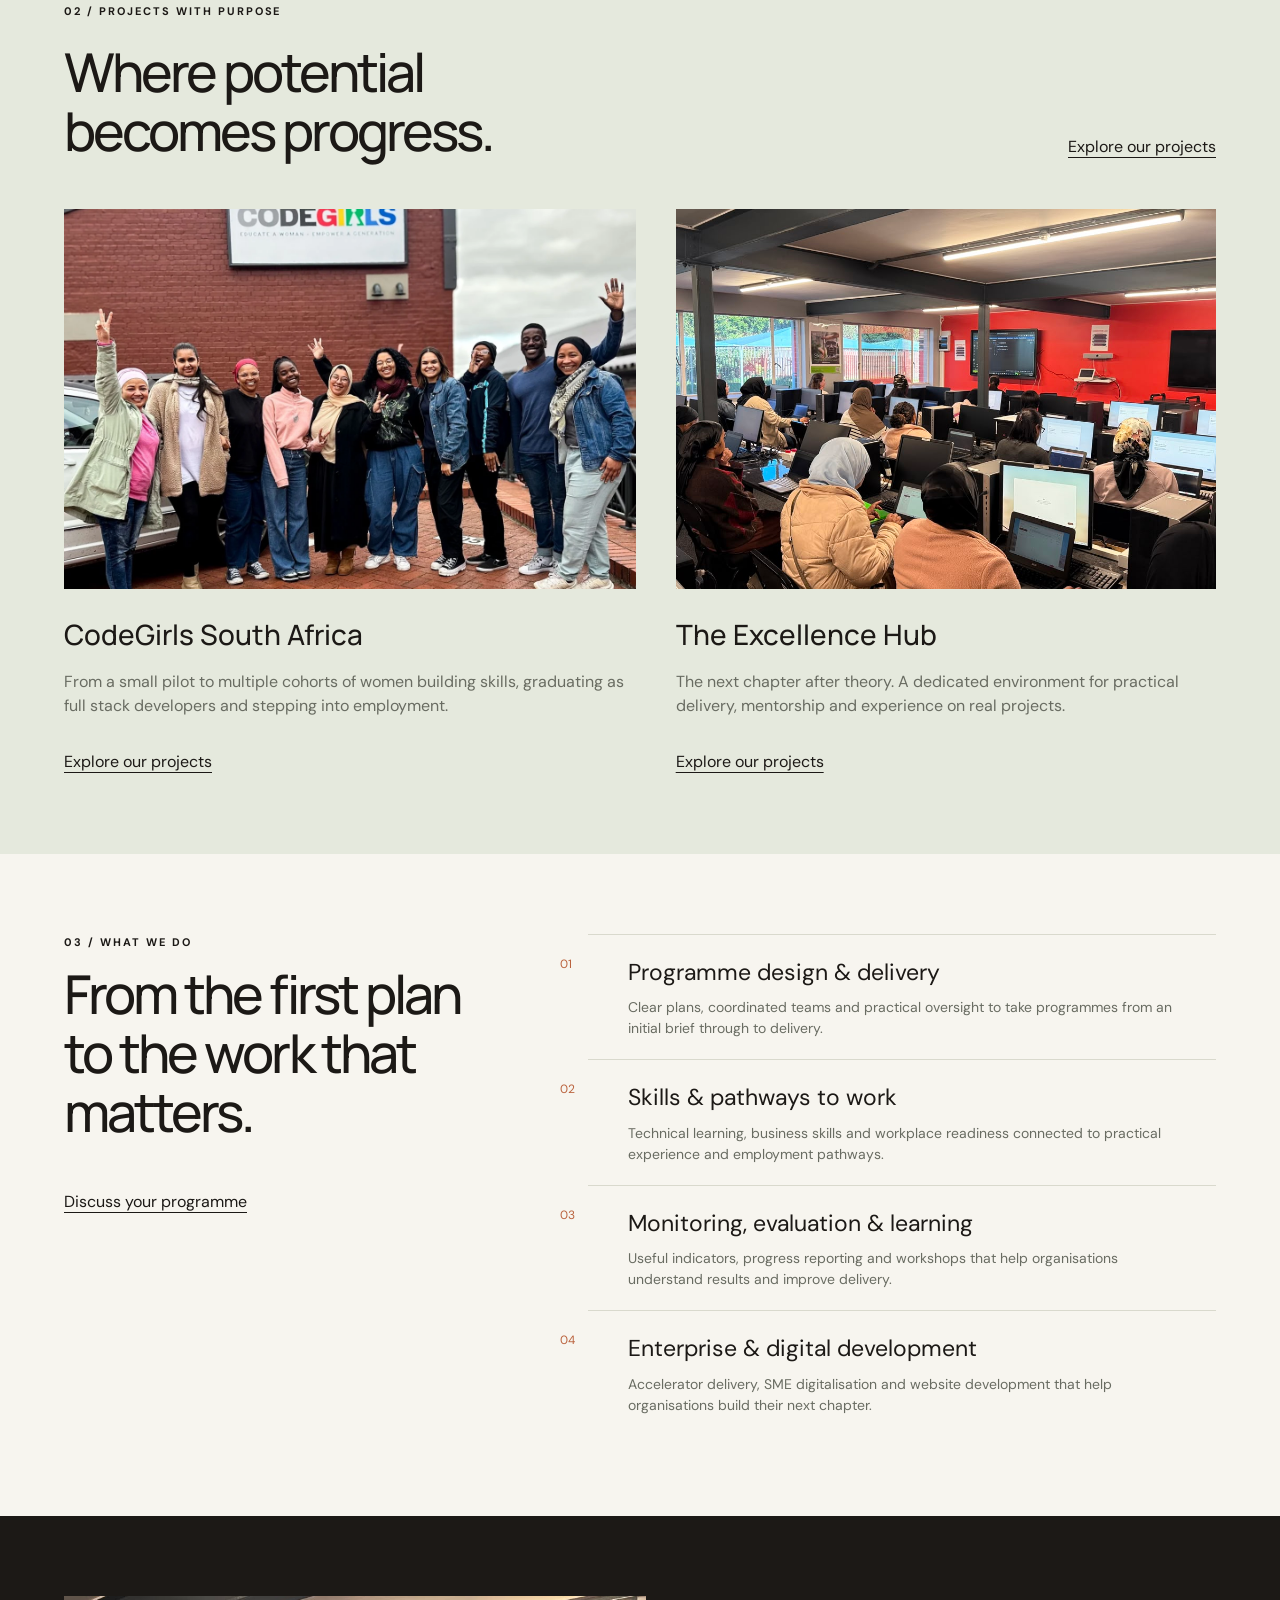
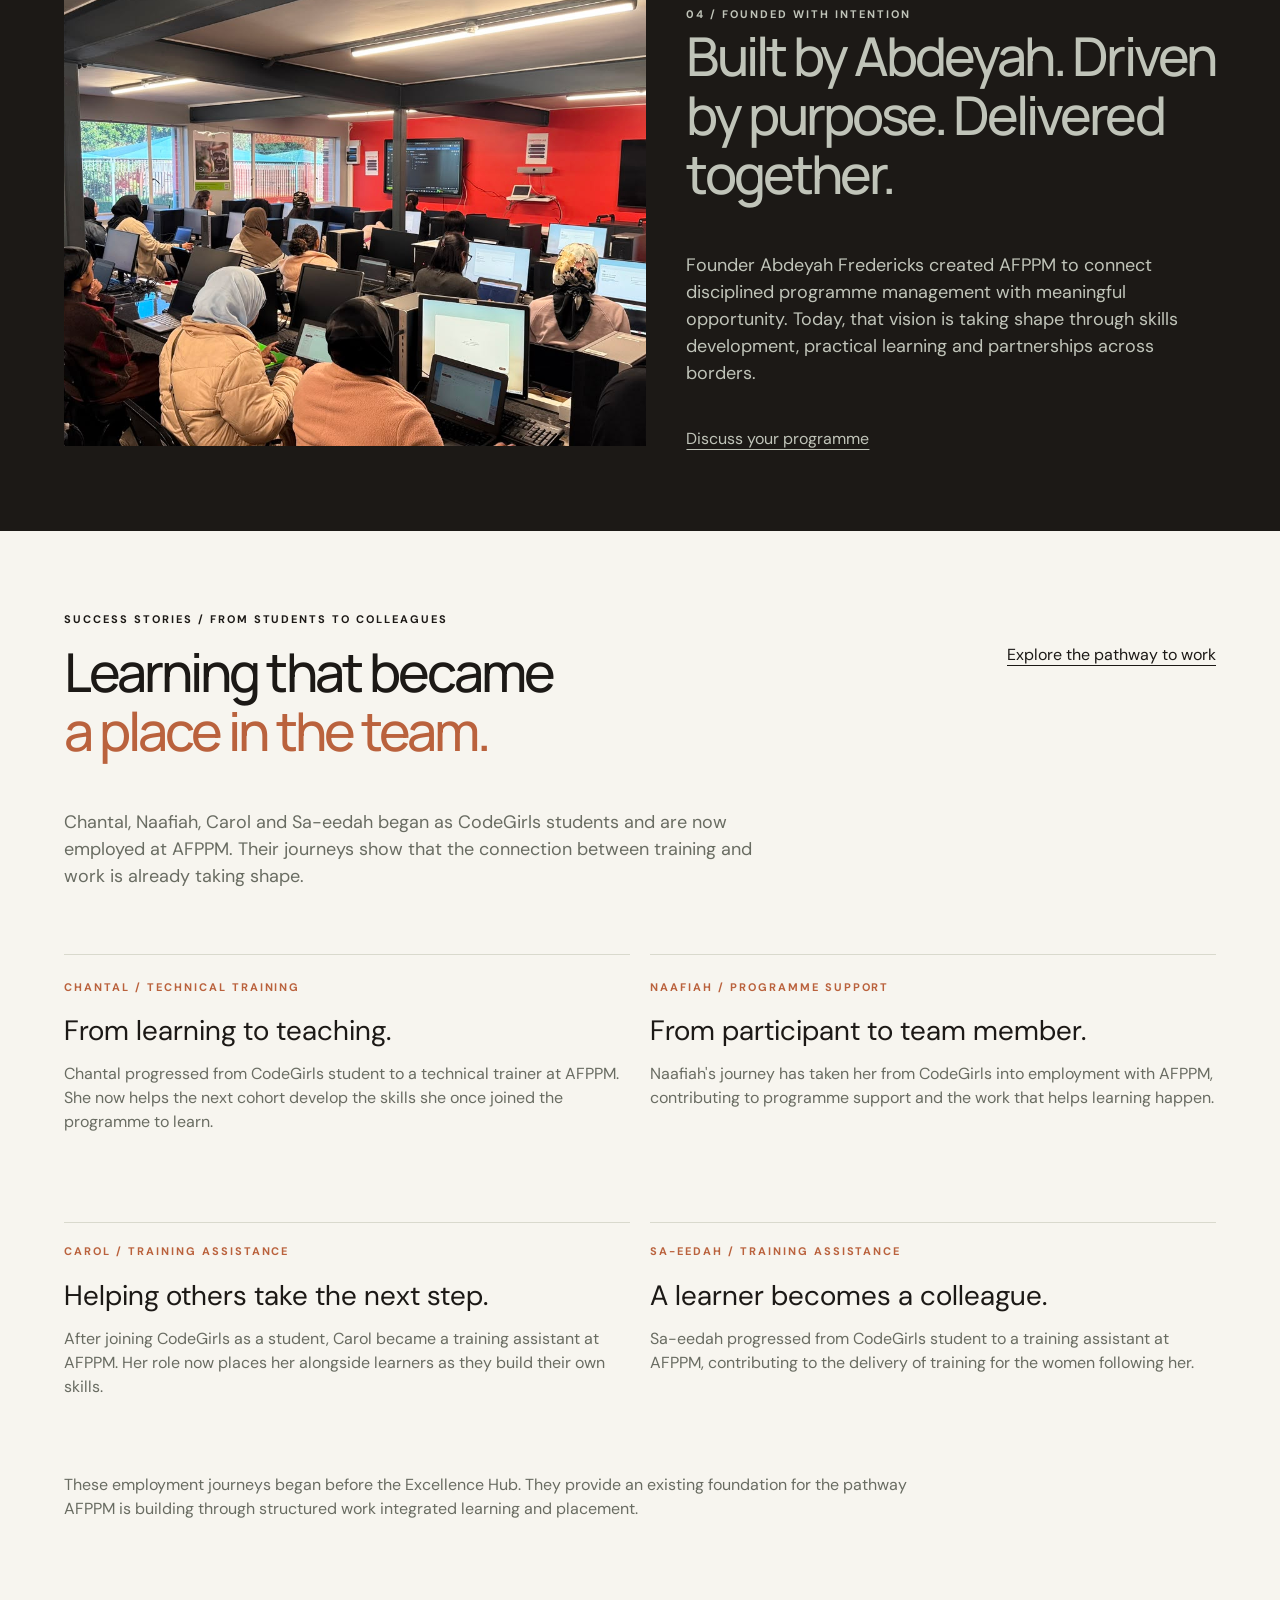
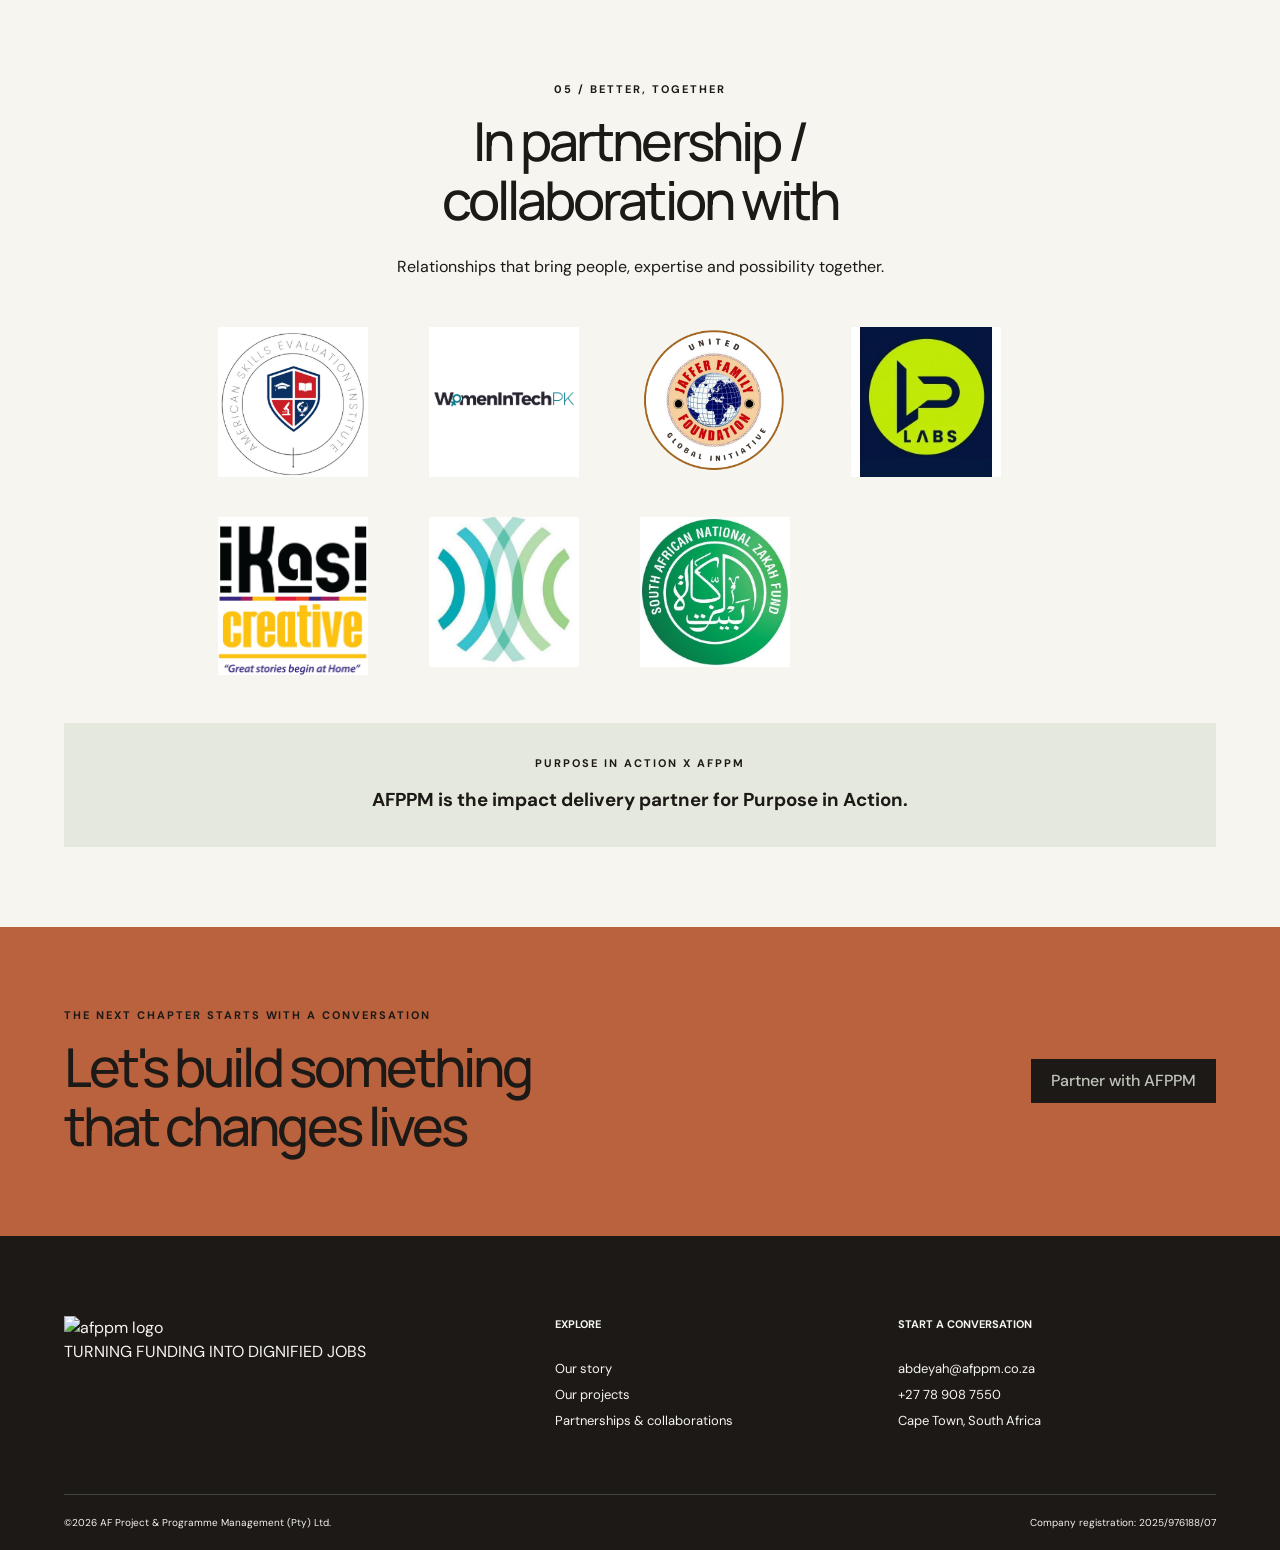
==== commit 067aa99b: "Added links to buttons" ====
--- a/index.html
+++ b/index.html
@@ -24,7 +24,7 @@
                 <li><a href="./pages/collaboration.html">Collaborations</a></li>
               </ul>
               <div class="button-mobile">
-                <a href="#" class="btn btn-primary">Let&apos;s work together</a>
+                <a href="#contact-us" class="btn btn-primary">Let&apos;s work together</a>
               </div>
             </div>
           </div>
@@ -35,7 +35,7 @@
           </button>
 
           <div class="buttons">
-            <a href="#" class="btn btn-primary">Let&apos;s work together</a>
+            <a href="#contact-us" class="btn btn-primary">Let&apos;s work together</a>
           </div>
         </nav>
       </div>
@@ -60,10 +60,10 @@
             </p>
 
             <div class=" hero-btn">
-              <a href="./pages/collaboration.html" class="btn btn-primary"
+              <a href="./pages/projects.html" class="btn btn-primary"
                 >Explore our projects</a
               >
-              <a href="./pages/projects.html" class="text-link"
+              <a href="./pages/about.html" class="text-link"
                 >The story behind AFPPM</a
               >
             </div>
@@ -140,7 +140,7 @@
                 graduating as full stack developers and stepping into
                 employment.
               </p>
-              <a href="./pages/contact.html" class="text-link"
+              <a href="./pages/projects.html" class="text-link"
                 >Explore our projects</a
               >
             </div>
@@ -154,7 +154,7 @@
                 The next chapter after theory. A dedicated environment for
                 practical delivery, mentorship and experience on real projects.
               </p>
-              <a href="./pages/contact.html" class="text-link"
+              <a href="./pages/projects.html" class="text-link"
                 >Explore our projects</a
               >
             </div>
@@ -167,7 +167,7 @@
           <div class="our-work-left">
             <p class="tagline">03 / What we do</p>
             <h2>From the first plan to the work that matters.</h2>
-            <a href="" class="text-link">Discuss your programme </a>
+            <a href="#contact-us" class="text-link">Discuss your programme </a>
           </div>
 
           <div class="our-work-right">
@@ -226,7 +226,7 @@
               vision is taking shape through skills development, practical
               learning and partnerships across borders.
             </p>
-            <a href="" class="text-link">Discuss your programme </a>
+            <a href="#contact-us" class="text-link">Discuss your programme </a>
           </div>
         </div>
       </section>
@@ -347,7 +347,7 @@
     </main>
 
     <!-- Footer -->
-    <footer class="site-footer section-spacing">
+    <footer class="site-footer section-spacing " id="contact-us">
       <div class="container">
         <div class="footer-info">
           <div class="footer-logo">
--- a/assets/css/style.css
+++ b/assets/css/style.css
@@ -71,7 +71,7 @@
 }
 
 .section-spacing {
-  padding: var(--spacing-4xl) 0;
+  padding: var(--spacing-3xl) 0;
 }
 
 img {
@@ -370,11 +370,12 @@
   font-size: 1.75em;
   font-weight: 500;
   margin: 24px 0 15px;
-  color: var(--muted);
+  color: var(--black);
 }
 
 .feature .card p {
   margin-bottom: var(--spacing-lg);
+  color: var(--muted);
 }
 
 
@@ -640,11 +641,15 @@
 ========================= */
 .about-section .banner {
   max-width: 45%;
-  margin:80px auto;
+  margin:80px auto 0;
 }
 
 .about-section {
   padding-top: 100px;
+}
+
+.founder-section {
+  padding-bottom: var(--spacing-3xl);
 }
 
 .founder-story {
@@ -807,6 +812,8 @@
   .navbar ul li a {
     display: block;
     padding: 15px 0;
+        font-size: 20px;
+
   }
 
   .button-mobile {
@@ -1010,6 +1017,10 @@
     padding: 0 var(--spacing-sm);
   }
 
+  .founder-section {
+  padding-bottom: var(--spacing-lg);
+}
+
   /* .section-spacing {
     padding: var(--spacing-l) 0;
   } */
@@ -1024,7 +1035,7 @@
 }
 
 h2 {
-    font-size: 2.25em;
+    font-size: 2.15em;
 }
 /*HERO ===================================== */
 
@@ -1113,8 +1124,9 @@
 
 .about-section .banner {
   max-width: 100%;
-  margin:80px auto;
-}
+  margin:48px auto 0;
+}
+
 
 .founder-story {
         grid-template-columns: 1fr;
@@ -1139,6 +1151,11 @@
     font-weight: 400;
     font-size: 28px;
     margin-bottom: 10px;
+}
+
+.footer-inner {
+  display: grid;
+  gap: 20px;
 }
 
 }
